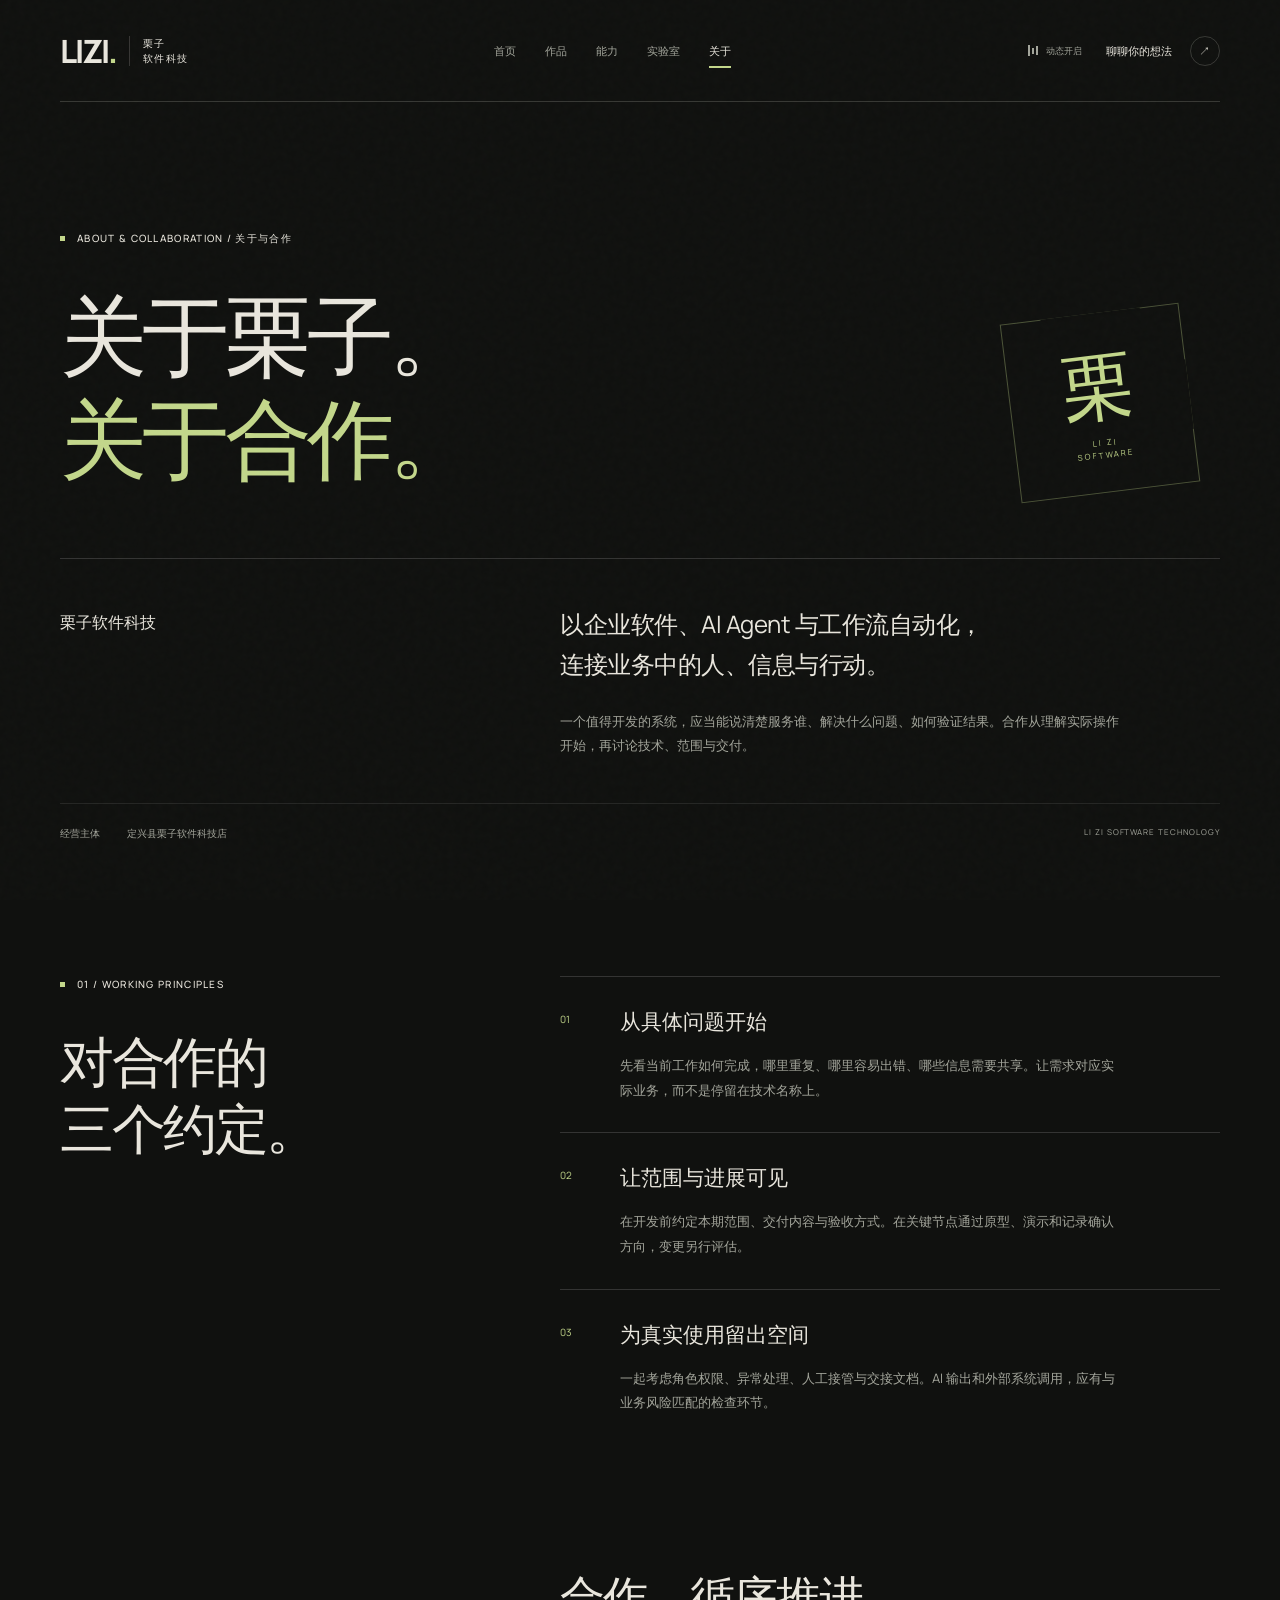
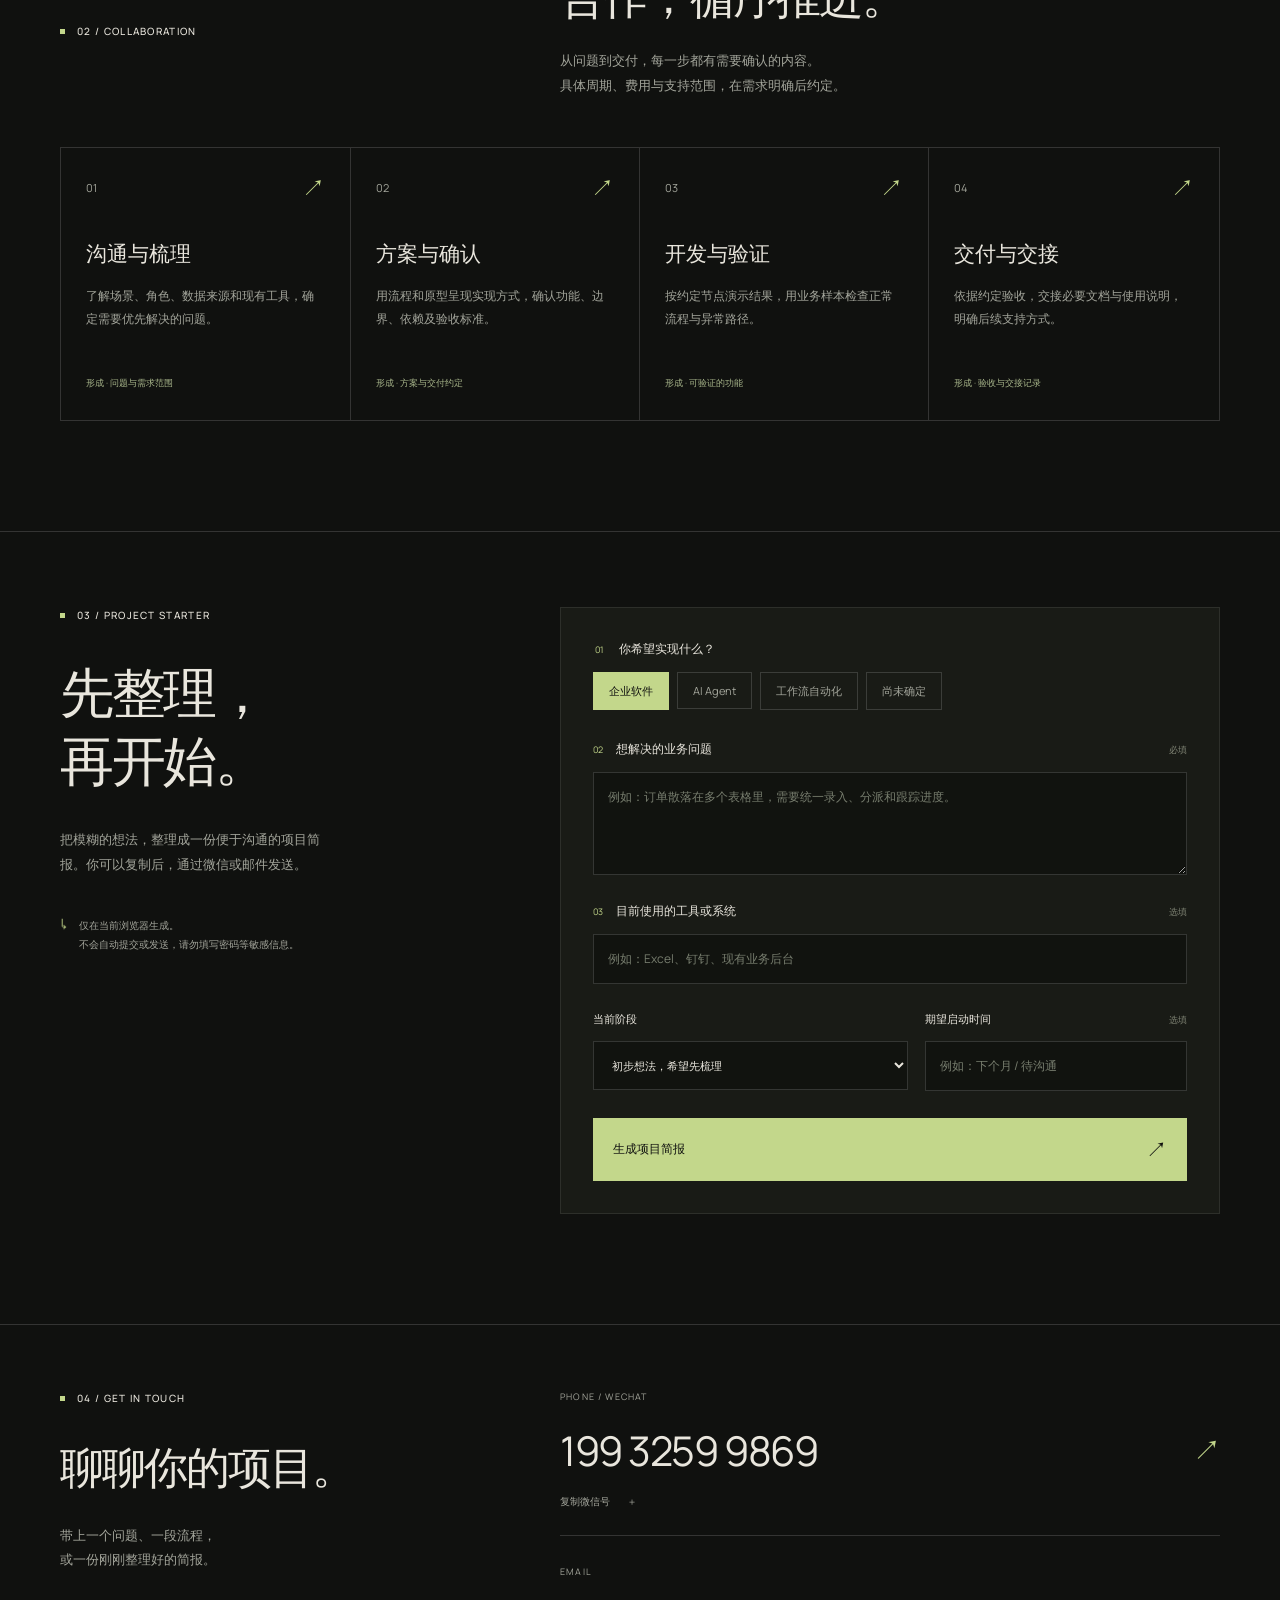
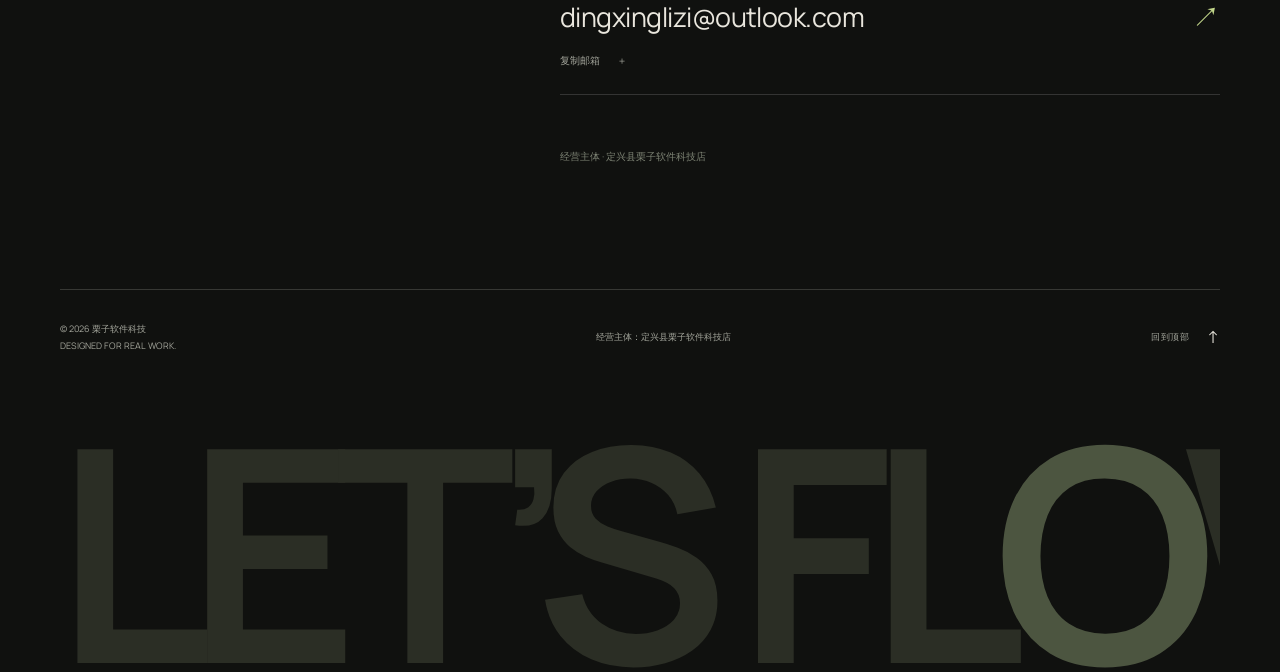
==== web/about.html @ cdb856a8 "Replace project planner with LIZI multi-page company website" ====
<!doctype html>
<html lang="zh-CN">
<head>
  <meta charset="utf-8"><meta name="viewport" content="width=device-width,initial-scale=1">
  <meta name="description" content="了解栗子软件科技的合作方式。梳理企业软件、AI Agent 或工作流自动化需求，生成项目简报，联系讨论下一步。">
  <title>关于与合作 — 栗子软件科技</title>
  <link rel="stylesheet" href="shared.css"><link rel="stylesheet" href="about.css">
  <script src="shared.js" defer></script><script src="about.js" defer></script>
<link rel="icon" type="image/svg+xml" href="favicon.svg"></head>
<body data-page="about">
<div id="site-header"></div>
<main id="main">
  <section class="about-hero wrap">
    <p class="eyebrow">ABOUT & COLLABORATION / 关于与合作</p>
    <div class="about-hero-title"><h1>关于栗子。<br><span>关于合作。</span></h1><div class="about-hero-mark" aria-hidden="true"><span>栗</span><span>LI ZI<br>SOFTWARE</span></div></div>
    <div class="about-introduction"><p class="about-intro-label">栗子软件科技</p><div><p class="about-intro-main">以企业软件、AI Agent 与<span style="white-space:nowrap">工作流自动化，</span><br class="about-desktop-break">连接业务中的人、信息与行动。</p><p class="about-intro-detail">一个值得开发的系统，应当能说清楚服务谁、解决什么问题、如何验证结果。合作从理解实际操作开始，再讨论技术、范围与交付。</p></div></div>
    <div class="about-registration"><span>经营主体</span><span>定兴县栗子软件科技店</span><span>LI ZI SOFTWARE TECHNOLOGY</span></div>
  </section>

  <section class="about-principles wrap" aria-labelledby="principles-title">
    <div class="about-section-heading"><p class="eyebrow">01 / WORKING PRINCIPLES</p><h2 id="principles-title">对合作的<br>三个约定。</h2></div>
    <div class="about-principle-list"><article><span>01</span><div><h3>从具体问题开始</h3><p>先看当前工作如何完成，哪里重复、哪里容易出错、哪些信息需要共享。让需求对应实际业务，而不是停留在技术名称上。</p></div></article><article><span>02</span><div><h3>让范围与进展可见</h3><p>在开发前约定本期范围、交付内容与验收方式。在关键节点通过原型、演示和记录确认方向，变更另行评估。</p></div></article><article><span>03</span><div><h3>为真实使用留出空间</h3><p>一起考虑角色权限、异常处理、人工接管与交接文档。AI 输出和外部系统调用，应有与业务风险匹配的检查环节。</p></div></article></div>
  </section>

  <section class="about-process wrap" aria-labelledby="process-title"><div class="about-process-top"><p class="eyebrow">02 / COLLABORATION</p><h2 id="process-title">合作，循序推进。</h2><p>从问题到交付，每一步都有需要确认的内容。<br>具体周期、费用与支持范围，在需求明确后约定。</p></div><div class="about-process-grid"><article><div><span>01</span><span aria-hidden="true">↗</span></div><h3>沟通与梳理</h3><p>了解场景、角色、数据来源和现有工具，确定需要优先解决的问题。</p><span class="about-process-output">形成 · 问题与需求范围</span></article><article><div><span>02</span><span aria-hidden="true">↗</span></div><h3>方案与确认</h3><p>用流程和原型呈现实现方式，确认功能、边界、依赖及验收标准。</p><span class="about-process-output">形成 · 方案与交付约定</span></article><article><div><span>03</span><span aria-hidden="true">↗</span></div><h3>开发与验证</h3><p>按约定节点演示结果，用业务样本检查正常流程与异常路径。</p><span class="about-process-output">形成 · 可验证的功能</span></article><article><div><span>04</span><span aria-hidden="true">↗</span></div><h3>交付与交接</h3><p>依据约定验收，交接必要文档与使用说明，明确后续支持方式。</p><span class="about-process-output">形成 · 验收与交接记录</span></article></div></section>

  <section class="about-brief wrap" id="project-brief" aria-labelledby="brief-title"><div class="about-brief-intro"><p class="eyebrow">03 / PROJECT STARTER</p><h2 id="brief-title">先整理，<br>再开始。</h2><p>把模糊的想法，整理成一份便于沟通的项目简报。你可以复制后，通过微信或邮件发送。</p><div class="about-privacy-note"><span aria-hidden="true">↳</span><p>仅在当前浏览器生成。<br>不会自动提交或发送，请勿填写密码等敏感信息。</p></div></div>
    <div class="about-brief-tool"><form id="brief-form"><fieldset><legend><span>01</span> 你希望实现什么？</legend><div class="about-service-choices"><label><input type="radio" name="service" value="企业软件" checked><span>企业软件</span></label><label><input type="radio" name="service" value="AI Agent"><span>AI Agent</span></label><label><input type="radio" name="service" value="工作流自动化"><span>工作流自动化</span></label><label><input type="radio" name="service" value="尚未确定"><span>尚未确定</span></label></div></fieldset><div class="about-form-field"><label for="brief-scenario"><span>02</span> 想解决的业务问题 <span class="about-required">必填</span></label><textarea id="brief-scenario" name="scenario" rows="3" maxlength="600" required placeholder="例如：订单散落在多个表格里，需要统一录入、分派和跟踪进度。"></textarea></div><div class="about-form-field"><label for="brief-tools"><span>03</span> 目前使用的工具或系统 <span class="about-optional">选填</span></label><input id="brief-tools" name="tools" type="text" maxlength="200" placeholder="例如：Excel、钉钉、现有业务后台"></div><div class="about-form-row"><div class="about-form-field"><label for="brief-stage">当前阶段</label><select id="brief-stage" name="stage"><option>初步想法，希望先梳理</option><option>已有明确需求</option><option>已有系统，希望优化</option></select></div><div class="about-form-field"><label for="brief-time">期望启动时间 <span class="about-optional">选填</span></label><input id="brief-time" name="time" type="text" maxlength="80" placeholder="例如：下个月 / 待沟通"></div></div><button class="about-generate" type="submit"><span>生成项目简报</span><span aria-hidden="true">↗</span></button></form><div class="about-brief-result" id="brief-result" hidden><div class="about-result-top"><span>YOUR PROJECT BRIEF</span><button id="edit-brief" type="button">返回修改 ↗</button></div><label class="about-result-label" for="brief-output">项目简报 · 可直接编辑或复制</label><textarea id="brief-output" rows="13" spellcheck="false"></textarea><div class="about-copy-row"><button id="copy-brief" type="button"><span>复制简报</span><span aria-hidden="true">↗</span></button><p id="copy-status" role="status" aria-live="polite">复制后发送至下方微信或邮箱。</p></div></div></div>
  </section>

  <section class="about-contact wrap" id="contact-details" aria-labelledby="contact-title"><div class="about-contact-heading"><p class="eyebrow">04 / GET IN TOUCH</p><h2 id="contact-title">聊聊你的项目。</h2><p>带上一个问题、一段流程，<br>或一份刚刚整理好的简报。</p></div><div class="about-contact-details"><div class="about-contact-item"><span>PHONE / WECHAT</span><a href="tel:19932599869" aria-label="拨打电话 19932599869">199 3259 9869 <span aria-hidden="true">↗</span></a><button class="about-contact-copy" type="button" data-contact-copy="19932599869" aria-label="复制微信号 19932599869">复制微信号 <span aria-hidden="true">＋</span></button></div><div class="about-contact-item"><span>EMAIL</span><a class="about-email" href="mailto:dingxinglizi@outlook.com">dingxinglizi@outlook.com <span aria-hidden="true">↗</span></a><button class="about-contact-copy" type="button" data-contact-copy="dingxinglizi@outlook.com" aria-label="复制邮箱地址">复制邮箱 <span aria-hidden="true">＋</span></button></div><p class="about-contact-status" id="contact-status" role="status" aria-live="polite"></p><p class="about-contact-legal">经营主体 · 定兴县栗子软件科技店</p></div></section>
</main>
<div id="site-footer"></div>
</body></html>
---- web/shared.css ----
@font-face{font-family:Manrope;src:url('assets/manrope.woff2') format('woff2');font-style:normal;font-weight:200 800;font-display:swap}
:root{--bg:#10110f;--paper:#e9e6dd;--muted:#a3a59b;--accent:#c3d78b;--copper:#b98e6d;--line:rgba(233,230,221,.18);--gutter:clamp(22px,4.7vw,88px);--ease:cubic-bezier(.22,.8,.25,1)}
*,*:before,*:after{box-sizing:border-box}html{scroll-behavior:smooth;background:var(--bg);scrollbar-color:#6b7161 var(--bg)}body{margin:0;background:var(--bg);color:var(--paper);font-family:Manrope,'PingFang SC','Microsoft YaHei',sans-serif;font-size:14px;-webkit-font-smoothing:antialiased;overflow-x:clip}body:after{content:'';position:fixed;inset:0;pointer-events:none;z-index:100;opacity:.028;background-image:url("data:image/svg+xml,%3Csvg viewBox='0 0 170 170' xmlns='http://www.w3.org/2000/svg'%3E%3Cfilter id='n'%3E%3CfeTurbulence type='fractalNoise' baseFrequency='.8' numOctaves='3' stitchTiles='stitch'/%3E%3C/filter%3E%3Cpath filter='url(%23n)' opacity='.7' d='M0 0h170v170H0z'/%3E%3C/svg%3E")}a{color:inherit;text-decoration:none}button{font:inherit;color:inherit;border:0;background:none;cursor:pointer}button,a{-webkit-tap-highlight-color:transparent;touch-action:manipulation}button:disabled{cursor:default}img,svg,canvas{display:block;max-width:100%}img{height:auto}h1,h2,h3,h4,p{margin:0}h1,h2,h3,h4{font-weight:500}ul{padding:0;margin:0;list-style:none}::selection{background:var(--accent);color:var(--bg)}:focus-visible{outline:2px solid var(--accent);outline-offset:6px}.wrap{padding-left:var(--gutter);padding-right:var(--gutter)}.mono,.eyebrow,.page-kicker{font-family:Manrope,ui-monospace,monospace;font-size:10px;font-weight:500;line-height:1.7;letter-spacing:.13em;text-transform:uppercase}.eyebrow,.page-kicker{display:flex;align-items:center;gap:12px}.eyebrow:before,.page-kicker:before{content:'';width:5px;height:5px;background:var(--accent);flex-shrink:0}.muted{color:var(--muted)}.display{font-size:clamp(52px,7.8vw,128px);line-height:1.07;letter-spacing:-.07em;font-weight:500}.lead{font-size:clamp(16px,1.6vw,23px);line-height:1.9;letter-spacing:-.02em}.section{padding-top:120px;padding-bottom:120px}.section-head{display:flex;align-items:start;justify-content:space-between;gap:32px;margin-bottom:50px}.section-head h2{font-size:clamp(32px,4.2vw,64px);letter-spacing:-.055em;line-height:1.25}.section-head>p{max-width:320px;line-height:1.9;color:var(--muted)}.button,.button-outline{display:inline-flex;justify-content:center;align-items:center;gap:38px;padding:17px 25px;border-radius:0;font-size:12px;line-height:1.6;min-height:54px;transition:background .25s,color .25s,border-color .25s;white-space:nowrap}.button{background:var(--accent);color:var(--bg);border:1px solid var(--accent)}.button:hover{background:var(--paper);border-color:var(--paper)}.button-outline{border:1px solid var(--line);color:var(--paper)}.button-outline:hover{border-color:var(--paper);background:rgba(255,255,255,.04)}.button span:last-child,.button-outline span:last-child{font-size:18px;transition:transform .3s}.button:hover span:last-child,.button-outline:hover span:last-child{transform:translate(3px,-3px)}.text-link{display:inline-flex;align-items:center;gap:25px;font-size:12px;line-height:1.8;border-bottom:1px solid currentColor;padding:4px 0 9px}.text-link span:last-child{transition:transform .25s}.text-link:hover span:last-child{transform:translate(4px,-3px)}.pill{display:inline-block;padding:7px 12px;border:1px solid currentColor;border-radius:30px;font-size:10px;line-height:1.3;letter-spacing:.03em}.grid-2{display:grid;grid-template-columns:1fr 1fr;gap:40px}.light-section{background:var(--paper);color:var(--bg)}.light-section .eyebrow:before{background:#5d6d3a}.light-section .muted,.light-section .section-head>p{color:#66695d}.light-section .button-outline{color:var(--bg);border-color:#10110f40}.skip-link{position:fixed;z-index:300;top:-100px;left:20px;background:var(--accent);color:var(--bg);padding:15px 24px}.skip-link:focus{top:15px}.site-header{height:102px;display:flex;align-items:center;justify-content:space-between;gap:28px;position:relative;z-index:80;border-bottom:1px solid var(--line);margin:0 var(--gutter)}.brand{display:flex;align-items:center;gap:13px;flex-shrink:0}.brand-mark{font-size:32px;font-weight:750;letter-spacing:-.07em;line-height:1}.brand-cn{font-size:10px;line-height:1.5;letter-spacing:.13em;max-width:80px;min-width:69px;white-space:nowrap;border-left:1px solid var(--line);padding-left:13px}.desktop-nav{display:flex;gap:29px;align-items:center}.nav-item{font-size:11px;position:relative;padding:12px 0;color:var(--muted);transition:color .2s}.nav-item:hover,.nav-item[aria-current=page]{color:var(--paper)}.nav-item[aria-current=page]:after{content:'';position:absolute;left:0;right:0;bottom:3px;height:2px;background:var(--accent)}.header-end{display:flex;gap:24px;align-items:center}.header-contact{font-size:11px;display:flex;align-items:center;gap:18px}.header-contact span{display:grid;place-items:center;height:30px;width:30px;border:1px solid var(--line);border-radius:50%;transition:background .2s,color .2s}.header-contact:hover span{background:var(--accent);color:var(--bg)}.motion-button{display:flex;align-items:center;gap:8px;color:var(--muted);font-size:9px;padding:8px 0}.motion-icon{display:flex;gap:2px;height:13px;align-items:center}.motion-icon i{width:2px;background:currentColor;height:11px;animation:wave .9s ease-in-out infinite alternate}.motion-icon i:nth-child(2){height:6px;animation-delay:-.4s}.motion-icon i:nth-child(3){height:9px;animation-delay:-.6s}.motion-button[aria-pressed=true] .motion-icon i{animation:none;height:3px}.menu-toggle{display:none}.mobile-nav{display:none}.page-intro{padding-top:78px;padding-bottom:78px}.page-intro .page-kicker{margin-bottom:38px}.page-intro .display{max-width:1050px}.page-intro .lead{margin-top:32px;max-width:620px;color:var(--muted)}.page-progress{position:fixed;left:0;top:0;height:2px;background:var(--accent);width:100%;transform:scaleX(0);transform-origin:0 0;z-index:150;pointer-events:none}
/* HOME — an original digital-systems study. */
.home-hero{position:relative;min-height:790px;height:calc(100svh - 102px);max-height:1100px;isolation:isolate;overflow:hidden}.hero-topline{position:absolute;left:var(--gutter);right:var(--gutter);top:35px;display:flex;justify-content:space-between;gap:24px;z-index:4}.hero-topline .mono{color:var(--muted);font-size:9px}.hero-h1{position:absolute;top:14%;left:var(--gutter);right:var(--gutter);font-size:clamp(100px,16.6vw,280px);line-height:.91;letter-spacing:-.085em;font-weight:650;z-index:3;pointer-events:none}.hero-h1 span{display:block;width:max-content}.hero-h1 span:last-child{margin-top:12px;margin-left:auto;position:relative}.hero-h1 em{font-style:normal;color:var(--accent)}.hero-bottom{position:absolute;bottom:36px;left:var(--gutter);right:var(--gutter);display:grid;grid-template-columns:1fr 1fr auto;align-items:end;gap:28px;z-index:5}.hero-service p{font-size:13px;line-height:1.8;max-width:245px}.hero-service .mono{font-size:9px;color:var(--muted);margin-top:9px}.hero-bottom-description{font-size:11px;line-height:1.9;color:var(--muted);max-width:260px}.scroll-cue{display:flex;align-items:center;gap:17px;font-size:10px}.scroll-cue span{border:1px solid var(--line);width:44px;height:44px;border-radius:50%;display:grid;place-items:center;font-size:19px;transition:background .2s,color .2s}.scroll-cue:hover span{background:var(--paper);color:var(--bg)}.system-scene{position:absolute;inset:0;z-index:1;perspective:1000px;--rx:0deg;--ry:0deg;--system-color:#c3d78b}.system-scene:before{content:'';position:absolute;inset:-15%;background:radial-gradient(ellipse at 53% 54%,#4c62342b,transparent 45%);pointer-events:none}.system-orbit{position:absolute;width:680px;height:480px;left:48%;top:48%;transform:translate(-50%,-50%) rotate(-23deg);border:1px solid #b4c5950a;border-radius:50%;box-shadow:0 0 0 65px #b4c59504,0 0 0 130px #b4c59503}.system-object{width:540px;height:530px;position:absolute;left:48%;top:51%;transform:translate(-50%,-50%) rotateX(var(--rx)) rotateY(var(--ry)) rotate(-8deg);transform-style:preserve-3d;transition:transform 1s var(--ease);filter:drop-shadow(0 38px 35px #0008)}.system-floor{position:absolute;left:30px;right:0;top:160px;height:330px;transform:rotateX(58deg) rotateZ(35deg);background:linear-gradient(135deg,#3b4234,#171c16 55%,#121510);border:1px solid #b3c48b4d;box-shadow:1px 2px 0 #839065,8px 10px 0 #0a0d09,9px 11px 0 #707c55,19px 24px 45px #0009}.system-floor:after{content:'';position:absolute;inset:14px;background-image:linear-gradient(#c3d78b12 1px,transparent 1px),linear-gradient(90deg,#c3d78b12 1px,transparent 1px);background-size:24px 24px}.route-map{position:absolute;inset:0;width:100%;height:100%;opacity:.7;overflow:visible}.route-map path{fill:none;stroke:#b8c990;stroke-opacity:.3;stroke-width:1}.route-map .route-pulse{stroke:var(--system-color);stroke-opacity:1;stroke-dasharray:8 210;animation:routeFlow 5s linear infinite}.route-map .route-pulse:nth-last-child(2){animation-delay:-2s}.route-map .route-pulse:last-child{animation-delay:-3.7s}.system-core{position:absolute;top:173px;left:169px;width:168px;height:168px;border:1px solid #d7edaa66;border-radius:23px;background:linear-gradient(145deg,#8eab5a,#36472b 18%,#151e16 70%);box-shadow:inset 0 0 30px #bedc842b,0 0 0 10px #b7ce8710,0 0 0 11px #bed1942b,13px 18px 25px #0006;transform:rotate(-10deg);display:flex;justify-content:center;align-items:center;flex-direction:column;color:#d4e6b0}.core-glyph{font-weight:700;font-size:69px;line-height:1;letter-spacing:-.12em;margin-left:-6px}.system-core small{font-family:monospace;font-size:7px;letter-spacing:.22em;margin-top:12px;color:#b4c892}.core-led{position:absolute;width:4px;height:4px;background:var(--system-color);border-radius:50%;top:13px;right:15px;box-shadow:0 0 9px var(--system-color)}.system-node{position:absolute;border:1px solid #adbb8f42;background:linear-gradient(120deg,#30382c,#151b15 75%);box-shadow:5px 7px 0 #090d09,6px 8px 0 #6b77594d;padding:18px;width:125px;min-height:87px;display:flex;flex-direction:column;gap:13px;font-size:9px;letter-spacing:.09em;transform:rotate(-10deg)}.system-node svg{width:23px;height:23px;stroke:#c2d69d;fill:none;stroke-width:1}.system-node small{font-size:7px;color:#8b9b7d}.node-data{left:30px;top:111px}.node-agent{right:20px;top:84px}.node-action{right:14px;bottom:30px}.node-interface{left:32px;bottom:28px}.object-microcopy{position:absolute;left:208px;bottom:0;font-size:7px;letter-spacing:.18em;color:#869077;transform:rotate(-10deg)}.hero-system-control{position:absolute;left:var(--gutter);top:62%;z-index:5}.system-control-label{font-size:8px;letter-spacing:.1em;color:var(--muted);margin-bottom:12px}.system-tabs{display:flex;gap:6px}.system-tab{font-size:9px;letter-spacing:.04em;border:1px solid var(--line);padding:9px 12px;color:var(--muted);transition:all .25s}.system-tab[aria-selected=true]{background:var(--accent);border-color:var(--accent);color:var(--bg)}.system-tab:hover{border-color:var(--accent)}.system-tab-description{font-size:10px;line-height:1.8;color:var(--muted);margin-top:12px;width:195px;min-height:36px}.hero-coordinate{position:absolute;right:var(--gutter);top:55%;font-size:8px;color:#7d8474;writing-mode:vertical-rl;letter-spacing:.18em}.hero-rule{height:1px;background:var(--line);position:absolute;bottom:0;left:var(--gutter);right:var(--gutter)}
.home-manifesto{padding-top:98px;padding-bottom:115px;display:grid;grid-template-columns:1fr 2.1fr;gap:60px}.home-manifesto .eyebrow{align-self:start;margin-top:12px}.manifesto-statement{font-size:clamp(30px,3.6vw,56px);line-height:1.5;letter-spacing:-.045em;max-width:900px}.manifesto-statement .muted{color:#72776a}.manifesto-bottom{display:flex;justify-content:space-between;align-items:start;gap:50px;margin-top:38px}.manifesto-bottom p{font-size:13px;line-height:1.95;color:var(--muted);max-width:410px}.manifesto-bottom .text-link{flex-shrink:0;margin-top:4px}
.selected-section{padding-top:82px;padding-bottom:92px}.selected-section .section-head{align-items:end}.selected-title{display:flex;gap:22px;align-items:start}.selected-title sup{font-size:12px;margin-top:9px;letter-spacing:0;color:#6f7660}.selected-section .eyebrow{margin-bottom:26px}.selected-note{font-size:10px;line-height:1.9;color:#74786a;margin-top:12px}.work-preview-grid{display:grid;grid-template-columns:1.1fr 1fr;gap:28px}.work-preview-card{display:block;min-width:0}.preview-visual{aspect-ratio:1.3;position:relative;overflow:hidden;background:#d8d8ca;isolation:isolate}.preview-label{position:absolute;top:22px;left:22px;right:22px;display:flex;justify-content:space-between;align-items:center;font-size:8px;letter-spacing:.1em;z-index:4}.preview-go{width:35px;height:35px;border:1px solid #10110f40;border-radius:50%;display:grid;place-items:center;font-size:17px;transition:background .3s,color .3s,transform .3s}.work-preview-card:hover .preview-go{background:var(--bg);color:var(--paper);transform:rotate(45deg)}.work-preview-title{display:flex;justify-content:space-between;align-items:start;padding-top:21px;gap:18px}.work-preview-title h3{font-size:22px;letter-spacing:-.04em}.work-preview-title p{font-size:10px;margin-top:8px;color:#6a6e61}.work-preview-title .mono{font-size:9px;color:#73786b;padding-top:6px}.preview-platform{position:absolute;width:76%;left:12%;top:25%;height:66%;background:#f2f2e9;transform:perspective(700px) rotateY(-14deg) rotateX(8deg) rotateZ(-5deg);box-shadow:20px 40px 45px #4f5b3c3b;transition:transform .8s var(--ease);border:1px solid #bcc2ae;display:grid;grid-template-columns:18% 1fr}.work-preview-card:hover .preview-platform{transform:perspective(700px) rotateY(-7deg) rotateX(3deg) rotateZ(-2deg) translateY(-7px)}.p-sidebar{background:#263025;display:flex;flex-direction:column;padding:17px 9px;gap:15px;color:#d4dfc5;font-size:6px}.p-sidebar strong{font-size:12px;letter-spacing:-.05em;margin-bottom:8px}.p-sidebar span{display:block;height:4px;background:#d1dfbb29;width:76%}.p-sidebar span:nth-child(2){background:#c3d78b;width:88%;height:15px}.p-main{padding:19px 16px}.p-top{font-size:8px;display:flex;justify-content:space-between}.p-top span{font-size:5px;color:#868e77}.p-title{margin-top:20px;font-size:18px;letter-spacing:-.06em}.p-metrics{display:grid;grid-template-columns:repeat(3,1fr);gap:8px;margin-top:15px}.p-metrics div{border:1px solid #343d2921;padding:11px 8px;min-height:52px}.p-metrics i{display:block;width:40%;height:4px;background:#a2ab93;margin-bottom:9px}.p-metrics b{font-size:13px;font-weight:500}.p-metrics small{font-size:5px;margin-left:5px;color:#7e8972}.p-chart{height:75px;margin-top:15px;background:repeating-linear-gradient(0deg,transparent,transparent 23px,#26302515 24px);position:relative;display:flex;gap:7px;align-items:end;padding:8px 11px 0}.p-chart i{width:10%;height:var(--h);background:#9aaf76;opacity:.7}.p-table{margin-top:15px;display:grid;gap:8px}.p-table i{height:5px;background:linear-gradient(90deg,#37472c30 20%,transparent 20% 29%,#37472c20 29% 60%,transparent 60% 70%,#37472c20 70%);display:block}.preview-system{background:#26382e;color:#e4eadb}.preview-system:before{content:'';position:absolute;inset:0;background-image:radial-gradient(#cee4c01f .7px,transparent .7px);background-size:16px 16px;mask-image:radial-gradient(ellipse at center,#000,transparent 75%)}.preview-system .preview-go{border-color:#e9e6dd60}.preview-system .preview-label{color:#c2d1b7}.agent-map{position:absolute;inset:19% 8% 5%;transform:rotate(-8deg);transition:transform .8s var(--ease)}.work-preview-card:hover .agent-map{transform:rotate(-3deg) scale(1.04)}.agent-lines{position:absolute;inset:0;width:100%;height:100%}.agent-lines path{fill:none;stroke:#bad29d66;stroke-width:1}.agent-center{position:absolute;top:28%;left:36%;width:28%;aspect-ratio:1;display:grid;place-items:center;border:1px solid #c5de9f70;border-radius:24%;background:radial-gradient(ellipse at 30% 20%,#c0d6976b,#354e37 60%);box-shadow:0 0 45px #b8d78c13,inset 0 0 15px #d8edba25;font-size:44px;letter-spacing:-.08em}.agent-center:after{content:'';position:absolute;inset:-13px;border:1px solid #cee4af20;border-radius:29%}.agent-mini{position:absolute;background:#25362b;border:1px solid #8eac7a70;padding:12px 16px;font-size:8px;letter-spacing:.06em;box-shadow:7px 9px 20px #05140a22}.agent-mini:before{content:'';width:4px;height:4px;display:inline-block;margin-right:8px;background:#c3d78b;border-radius:50%}.am1{left:2%;top:8%}.am2{right:0;top:17%}.am3{left:0;bottom:15%}.am4{right:0;bottom:4%}.agent-orbit{position:absolute;width:85%;height:75%;left:8%;top:13%;border:1px solid #d4e2c213;border-radius:50%;transform:rotate(20deg)}.selected-end{display:flex;justify-content:space-between;align-items:end;margin-top:35px}.selected-end p{font-size:10px;line-height:1.8;color:#6e7465;max-width:410px}.selected-end .text-link{font-size:11px}
.home-capabilities{display:grid;grid-template-columns:.9fr 1.2fr;gap:8vw;padding-top:110px;padding-bottom:110px}.capability-intro .eyebrow{margin-bottom:36px}.capability-intro h2{font-size:clamp(34px,4.2vw,64px);line-height:1.3;letter-spacing:-.06em}.capability-intro>p{max-width:280px;margin-top:26px;line-height:1.9;color:var(--muted);font-size:13px}.capability-intro .text-link{margin-top:40px}.capability-row{padding:29px 0;border-top:1px solid var(--line);display:grid;grid-template-columns:35px 1fr 20px;gap:16px;position:relative}.capability-row:last-child{border-bottom:1px solid var(--line)}.capability-row:before{content:'';position:absolute;inset:0 -16px;background:#c3d78b06;opacity:0;transition:opacity .3s}.capability-row:hover:before{opacity:1}.capability-number{font-size:9px;color:var(--muted);padding-top:7px}.capability-row h3{font-size:25px;letter-spacing:-.05em;line-height:1.45;transition:color .25s}.capability-row:hover h3{color:var(--accent)}.capability-row p{font-size:11px;line-height:1.9;color:var(--muted);margin-top:13px;max-width:350px}.capability-row .row-arrow{font-size:19px;padding-top:4px;transition:transform .25s}.capability-row:hover .row-arrow{transform:translate(3px,-3px)}.capability-tags{display:flex;gap:12px;margin-top:20px;font-size:8px;letter-spacing:.05em;color:#a7b096}.home-lab{background:#1b2119;border-top:1px solid #b7c79425;display:grid;grid-template-columns:1fr 1fr;min-height:480px;overflow:hidden}.home-lab-copy{padding:75px var(--gutter);padding-right:0;z-index:2}.home-lab-copy h2{font-size:clamp(38px,5.2vw,75px);letter-spacing:-.07em;line-height:1.05;margin-top:26px}.home-lab-copy h2 em{font:italic 1.05em Georgia,serif;color:var(--accent)}.home-lab-copy>p{font-size:12px;line-height:1.9;color:var(--muted);margin:25px 0;max-width:300px}.lab-teaser-art{position:relative;min-height:420px;isolation:isolate}.lab-sphere{width:300px;height:300px;position:absolute;left:40%;top:50%;transform:translate(-50%,-50%);border-radius:50%;background:radial-gradient(ellipse at 30% 22%,#c1d8a0,#5d7454 25%,#263b29 52%,#131f16 75%);box-shadow:inset -16px -14px 30px #07140de6,0 35px 60px #0007;border:1px solid #a1ba8340;overflow:hidden}.lab-sphere:before{content:'';position:absolute;inset:0;background:repeating-linear-gradient(0deg,transparent,transparent 7px,#e6f4ce22 8px);border-radius:50%;transform:rotate(-25deg)}.lab-sphere:after{content:'';position:absolute;inset:14%;border:1px solid #ecf7d356;border-radius:50%;transform:rotateY(60deg);box-shadow:0 0 0 26px #e5ffb90b,0 0 0 27px #ecf7d325,0 0 0 50px #e5ffb905,0 0 0 51px #ecf7d315}.lab-ring{position:absolute;width:490px;height:150px;left:40%;top:50%;transform:translate(-50%,-50%) rotate(-28deg);border:1px solid #b0c89366;border-radius:50%;z-index:-1}.lab-ring:after{content:'';position:absolute;left:8%;top:6%;width:8px;height:8px;border-radius:50%;background:var(--accent);box-shadow:0 0 20px #c3d78b66}.lab-teaser-caption{position:absolute;right:var(--gutter);bottom:26px;font-size:8px;color:var(--muted);letter-spacing:.12em}
/* Shared contact and footer. */
.site-footer{padding-top:100px;background:var(--bg)}.footer-top{display:grid;grid-template-columns:1.1fr 1fr;gap:7vw;margin-top:45px;padding-bottom:70px}.footer-headline{font-size:clamp(44px,5.5vw,90px);line-height:1.2;letter-spacing:-.065em}.footer-headline span{color:var(--accent)}.footer-intro{margin-top:25px;font-size:12px;line-height:1.9;color:var(--muted);max-width:330px}.contact-list{border-top:1px solid var(--line)}.contact-item{border-bottom:1px solid var(--line);padding:18px 0;display:flex;justify-content:space-between;align-items:center;gap:20px}.contact-item>div>span{display:block;font-size:8px;letter-spacing:.12em;color:var(--muted);margin-bottom:8px}.contact-item strong{font-size:clamp(19px,2.2vw,30px);font-weight:400;letter-spacing:-.03em}.contact-item.email strong{font-size:clamp(14px,1.55vw,23px)}.contact-arrow{font-size:21px;color:var(--accent);transition:transform .25s}.contact-item:hover .contact-arrow{transform:translate(3px,-3px)}.copy-button{font-size:10px;color:var(--accent);border:1px solid var(--line);padding:11px 15px;flex-shrink:0}.copy-button:hover{border-color:var(--accent)}.copy-feedback{font-size:10px;color:var(--accent);min-height:25px;padding-top:10px}.footer-bottom{padding:24px 0;border-top:1px solid var(--line);display:flex;align-items:center;justify-content:space-between;gap:24px;color:var(--muted);font-size:9px;line-height:1.9}.footer-bottom small{font-size:9px}.footer-wordmark{font-size:clamp(120px,23.2vw,380px);line-height:.83;font-weight:700;letter-spacing:-.085em;margin-left:-.022em;padding-top:42px;overflow:hidden;white-space:nowrap;color:#2b2e25;user-select:none}.footer-wordmark span{color:#4c5540}.back-top{font-size:9px;letter-spacing:.06em;display:flex;gap:18px;align-items:center;padding:7px 0;white-space:nowrap}.back-top span{font-size:17px;color:var(--paper)}
@keyframes routeFlow{to{stroke-dashoffset:-436}}@keyframes wave{to{height:3px}}.motion-off *,.motion-off *:before,.motion-off *:after{animation-play-state:paused!important;scroll-behavior:auto!important}.motion-off .system-object{transition:none}.reveal{opacity:1;transform:none}.js-motion .reveal[data-reveal-ready]{opacity:0;transform:translateY(25px);transition:opacity .85s var(--ease),transform .85s var(--ease)}.js-motion .reveal.is-visible{opacity:1;transform:none}.motion-off .reveal{opacity:1!important;transform:none!important;transition:none!important}
@media(min-width:1600px){.home-hero{min-height:880px}.system-object{width:620px;height:610px;transform:translate(-50%,-50%) scale(1.1) rotateX(var(--rx)) rotateY(var(--ry)) rotate(-8deg)}.hero-system-control{top:66%}}
@media(max-width:1100px){.desktop-nav{gap:20px}.header-end{gap:18px}.header-contact{display:none}.home-hero{min-height:750px}.hero-h1{top:18%;font-size:17vw}.system-object{left:52%;top:51%;width:480px;height:490px;transform:translate(-50%,-50%) scale(.9) rotateX(var(--rx)) rotateY(var(--ry)) rotate(-8deg)}.hero-bottom{grid-template-columns:1fr 1fr auto}.home-manifesto{grid-template-columns:1fr 2.4fr;gap:30px}.manifesto-bottom{gap:30px}.manifesto-bottom p{font-size:12px}.manifesto-bottom .text-link{font-size:10px;gap:14px}.p-title{font-size:15px}.p-main{padding:16px 12px}.p-metrics{gap:5px}.p-metrics div{padding:8px 5px;min-height:45px}.p-chart{height:54px;margin-top:10px}.p-table{gap:5px;margin-top:10px}.agent-mini{padding:10px 12px;font-size:7px}.home-capabilities{gap:6vw}.lab-sphere{width:260px;height:260px}.lab-ring{width:400px}.footer-top{gap:7vw}}
@media(max-width:760px){:root{--gutter:24px}.site-header{height:82px}.brand-mark{font-size:29px}.brand-cn{font-size:8px;padding-left:10px;max-width:66px;min-width:54px}.desktop-nav{display:none}.header-end{gap:20px}.motion-button{font-size:0;gap:0;padding:10px}.motion-icon{height:15px}.menu-toggle{width:34px;height:34px;display:flex;flex-direction:column;justify-content:center;gap:6px;padding:5px;z-index:91}.menu-toggle i{height:1px;width:24px;background:var(--paper);transition:transform .3s}.menu-toggle[aria-expanded=true] i:first-child{transform:translateY(3.5px) rotate(45deg)}.menu-toggle[aria-expanded=true] i:last-child{transform:translateY(-3.5px) rotate(-45deg)}.mobile-nav{display:block;position:fixed;z-index:79;inset:81px 0 0;background:#10110ff8;backdrop-filter:blur(20px);padding:37px var(--gutter);visibility:hidden;opacity:0;transform:translateY(-10px);transition:all .3s;overflow-y:auto}.mobile-nav.is-open{visibility:visible;opacity:1;transform:none}.mobile-nav a{display:flex;justify-content:space-between;padding:20px 0;border-bottom:1px solid var(--line);font-size:26px;letter-spacing:-.035em}.mobile-nav a span{font-size:10px;color:var(--muted);padding-top:12px;letter-spacing:0}.mobile-nav a[aria-current=page]{color:var(--accent)}.mobile-nav-contact{margin-top:45px;font-size:11px;color:var(--muted);line-height:2}.mobile-nav-contact a{font-size:17px;border:0;padding:5px 0}.menu-open{overflow:hidden}.page-intro{padding-top:55px;padding-bottom:55px}.page-intro .page-kicker{margin-bottom:27px}.display{font-size:56px;letter-spacing:-.06em;line-height:1.15}.page-intro .lead{font-size:14px;line-height:1.9;margin-top:26px}.section{padding-top:70px;padding-bottom:70px}.section-head{display:block;margin-bottom:30px}.section-head>p{margin-top:20px;font-size:12px}.section-head h2{font-size:35px;line-height:1.3}.eyebrow,.page-kicker{font-size:8px;letter-spacing:.1em}.grid-2{grid-template-columns:1fr;gap:28px}.button,.button-outline{min-height:49px;font-size:11px;padding:14px 21px;gap:34px}.home-hero{height:calc(100svh - 82px);min-height:720px;max-height:930px}.hero-topline{top:25px}.hero-topline .mono{font-size:7px;letter-spacing:.08em}.hero-topline .mono:last-child{max-width:104px;text-align:right}.hero-h1{top:15%;left:20px;right:24px;font-size:21vw;line-height:.94;letter-spacing:-.08em}.hero-h1 span:last-child{margin-top:13px}.system-object{top:54%;left:52%;width:500px;height:530px;transform:translate(-50%,-50%) scale(.65) rotateX(var(--rx)) rotateY(var(--ry)) rotate(-8deg)}.system-orbit{width:430px;height:350px;top:52%;left:52%}.system-scene:before{background:radial-gradient(ellipse at 50% 50%,#4c62342b,transparent 55%)}.hero-bottom{bottom:27px;grid-template-columns:1fr auto;gap:16px}.hero-service p{font-size:11px;line-height:1.8;max-width:210px}.hero-service .mono{font-size:7px;margin-top:8px}.hero-bottom-description{display:none}.scroll-cue{font-size:0;gap:0}.scroll-cue span{font-size:17px;width:39px;height:39px}.hero-system-control{top:auto;bottom:143px;left:var(--gutter)}.system-control-label{font-size:7px;margin-bottom:8px}.system-tab{padding:8px 10px;font-size:8px}.system-tab-description{display:none}.hero-coordinate{font-size:6px;top:51%}.home-manifesto{padding-top:58px;padding-bottom:64px;display:block}.home-manifesto .eyebrow{margin:0 0 30px}.manifesto-statement{font-size:29px;line-height:1.55;letter-spacing:-.06em}.manifesto-bottom{display:block;margin-top:25px}.manifesto-bottom p{font-size:12px;max-width:100%}.manifesto-bottom .text-link{margin-top:25px;font-size:11px}.selected-section{padding-top:56px;padding-bottom:56px}.selected-section .eyebrow{margin-bottom:23px}.selected-title{gap:16px}.selected-title sup{font-size:9px}.selected-section .section-head{display:flex;align-items:end;margin-bottom:28px}.selected-section .section-head .text-link{font-size:9px;gap:12px;white-space:nowrap;padding-bottom:6px}.selected-note{font-size:8px}.work-preview-grid{grid-template-columns:1fr;gap:35px}.preview-visual{aspect-ratio:1.18}.preview-label{top:17px;left:17px;right:17px;font-size:7px}.preview-go{height:29px;width:29px;font-size:15px}.work-preview-title{padding-top:17px}.work-preview-title h3{font-size:19px}.work-preview-title p{font-size:9px;margin-top:6px}.work-preview-title .mono{font-size:7px}.preview-platform{top:24%;height:67%}.p-sidebar{padding:15px 8px;gap:13px}.p-title{font-size:16px;margin-top:17px}.p-main{padding:16px 13px}.p-metrics div{min-height:47px;padding:8px 6px}.p-chart{height:60px}.p-metrics b{font-size:12px}.p-metrics small{font-size:4px}.p-table{gap:7px}.agent-center{font-size:37px}.selected-end{display:block;margin-top:30px}.selected-end p{font-size:9px}.selected-end .text-link{margin-top:18px}.home-capabilities{display:block;padding-top:65px;padding-bottom:65px}.capability-intro .eyebrow{margin-bottom:24px}.capability-intro h2{font-size:35px}.capability-intro>p{font-size:12px;max-width:100%;margin-top:20px}.capability-intro .text-link{margin-top:22px;font-size:11px}.capability-list{margin-top:36px}.capability-row{padding:25px 0;grid-template-columns:24px 1fr 18px;gap:12px}.capability-row h3{font-size:23px}.capability-row p{font-size:11px;margin-top:10px}.capability-tags{font-size:7px;gap:9px;margin-top:15px}.home-lab{grid-template-columns:1fr;min-height:0}.home-lab-copy{padding:55px var(--gutter) 0}.home-lab-copy h2{font-size:54px;margin-top:24px}.home-lab-copy>p{font-size:11px;max-width:260px;margin:23px 0}.lab-teaser-art{min-height:340px}.lab-sphere{width:230px;height:230px;left:52%;top:44%}.lab-ring{left:52%;top:44%;width:350px;height:120px}.lab-teaser-caption{bottom:25px;font-size:7px}.site-footer{padding-top:62px}.footer-top{display:block;margin-top:30px;padding-bottom:39px}.footer-headline{font-size:45px;letter-spacing:-.06em}.footer-intro{font-size:11px;margin-top:23px;max-width:300px}.contact-list{margin-top:35px}.contact-item{padding:17px 0}.contact-item>div>span{font-size:7px}.contact-item strong{font-size:24px}.contact-item.email strong{font-size:16px}.copy-button{font-size:9px;padding:10px 12px}.footer-bottom{align-items:start;flex-wrap:wrap;gap:12px;padding:21px 0;font-size:8px}.footer-bottom small{font-size:8px;max-width:220px}.footer-legal{width:100%;order:3}.back-top{font-size:8px;gap:12px}.footer-wordmark{font-size:22.3vw;padding-top:25px;line-height:.85}.reveal{transform:none}}
@media(prefers-reduced-motion:reduce){html{scroll-behavior:auto}*,*:before,*:after{animation-duration:.01ms!important;animation-iteration-count:1!important;transition-duration:.01ms!important}.js-motion .reveal[data-reveal-ready]{opacity:1;transform:none}}

.footer-compact{padding-top:35px}
---- web/about.css ----
.about-hero{padding-top:clamp(80px,10vw,150px);padding-bottom:70px}.about-hero-title{display:flex;align-items:center;justify-content:space-between;gap:50px}.about-hero-title h1{font-size:clamp(50px,6.8vw,100px);line-height:1.18;font-weight:500;letter-spacing:-.055em;margin:36px 0 70px}.about-hero-title h1 span{color:var(--accent)}.about-hero-mark{border:1px solid #c3d78b55;aspect-ratio:1;width:180px;position:relative;display:flex;flex-direction:column;align-items:center;justify-content:center;color:var(--accent);margin-right:30px;transform:rotate(-7deg)}.about-hero-mark:before,.about-hero-mark:after{content:"";position:absolute;background:var(--bg)}.about-hero-mark:before{width:100px;height:2px;left:40px;top:-1px}.about-hero-mark:after{width:2px;height:70px;right:-1px;top:56px}.about-hero-mark>span:first-child{font-size:72px;line-height:1.1;font-weight:300}.about-hero-mark>span:last-child{font-size:8px;line-height:1.5;text-align:center;letter-spacing:.25em;margin-top:12px}.about-introduction{display:grid;grid-template-columns:1fr 1.5fr;gap:60px;padding:45px 0;border-top:1px solid #ffffff26}.about-intro-label{font-size:16px;margin:7px 0}.about-intro-main{font-size:24px;line-height:1.65;letter-spacing:-.02em;margin:0 0 25px;font-weight:400}.about-intro-detail{max-width:570px;font-size:13px;color:var(--muted);line-height:1.9;margin:0}.about-registration{display:flex;gap:27px;border-top:1px solid #ffffff16;padding-top:22px;color:var(--muted);font-size:10px}.about-registration>span:last-child{margin-left:auto;font-size:8px;letter-spacing:.12em}.about-principles{display:grid;grid-template-columns:1fr 1.5fr;gap:60px;padding-top:65px;padding-bottom:110px}.about-section-heading h2,.about-brief-intro h2{font-weight:400;letter-spacing:-.045em;font-size:clamp(38px,4.2vw,60px);line-height:1.25;margin:34px 0}.about-principle-list article{display:grid;grid-template-columns:35px 1fr;gap:25px;padding:30px 0;border-top:1px solid #ffffff26}.about-principle-list article>span{color:var(--accent);font-size:10px;padding-top:5px}.about-principle-list h3{font-size:21px;font-weight:400;margin:0 0 17px}.about-principle-list p{color:var(--muted);font-size:13px;line-height:1.9;max-width:500px;margin:0}.about-process{padding-top:10px;padding-bottom:110px}.about-process-top{display:grid;grid-template-columns:1fr 1.5fr;gap:10px 60px;margin-bottom:50px}.about-process-top>.eyebrow{grid-row:span 2}.about-process-top h2{font-size:clamp(32px,3.5vw,49px);font-weight:400;letter-spacing:-.04em;margin:0 0 10px}.about-process-top>p:last-child{grid-column:2;color:var(--muted);font-size:13px;line-height:1.9;margin:0}.about-process-grid{display:grid;grid-template-columns:repeat(4,1fr);border:1px solid #ffffff26}.about-process-grid article{padding:28px 25px 30px;border-right:1px solid #ffffff26;display:flex;flex-direction:column;min-height:272px}.about-process-grid article:last-child{border-right:0}.about-process-grid article>div{display:flex;align-items:center;justify-content:space-between;color:var(--muted);font-size:11px;margin-bottom:40px}.about-process-grid article>div>span:last-child{color:var(--accent);font-size:23px;line-height:1}.about-process-grid h3{font-size:21px;font-weight:400;margin:0 0 17px}.about-process-grid article>p{font-size:12px;line-height:1.9;color:var(--muted);margin:0 0 28px}.about-process-output{font-size:9px;color:#a8b68b;margin-top:auto}.about-brief{border-top:1px solid #ffffff26;display:grid;grid-template-columns:1fr 1.5fr;gap:60px;padding-top:75px;padding-bottom:110px;scroll-margin-top:110px}.about-brief-intro>p:not(.eyebrow){font-size:13px;line-height:1.9;color:var(--muted);max-width:270px}.about-privacy-note{display:flex;gap:12px;margin-top:40px;color:var(--muted)}.about-privacy-note>span{color:var(--accent)}.about-privacy-note p{font-size:10px;line-height:1.9;margin:0;max-width:240px}.about-brief-tool{background:#191b16;border:1px solid #ffffff16;padding:32px}.about-brief-tool fieldset{border:0;margin:0 0 30px;padding:0;min-width:0}.about-brief-tool legend,.about-form-field>label{display:block;font-size:12px;color:var(--paper);margin-bottom:14px}.about-brief-tool legend>span,.about-form-field>label>span:first-child:not(.about-optional){font-size:9px;color:var(--accent);margin-right:13px}.about-service-choices{display:flex;flex-wrap:wrap;gap:8px}.about-service-choices label{cursor:pointer;position:relative}.about-service-choices input{position:absolute;width:1px;height:1px;clip-path:inset(50%);overflow:hidden}.about-service-choices label>span{display:block;font-size:11px;padding:10px 15px;border:1px solid #ffffff26;transition:color .2s,background .2s,border-color .2s;color:var(--muted)}.about-service-choices input:checked+span{background:var(--accent);border-color:var(--accent);color:var(--bg)}.about-service-choices input:focus-visible+span{outline:2px solid var(--paper);outline-offset:3px}.about-form-field{margin-bottom:27px}.about-form-field>label{display:flex;align-items:baseline}.about-form-field .about-required,.about-form-field .about-optional{font-size:9px;color:#808575;margin-left:auto;margin-right:0}.about-brief-tool textarea,.about-brief-tool input[type=text],.about-brief-tool select{display:block;width:100%;box-sizing:border-box;background:#11130f;color:var(--paper);border:1px solid #ffffff26;border-radius:0;padding:13px 14px;font:inherit;font-size:12px;line-height:1.8;outline:none;transition:border-color .2s}.about-brief-tool textarea{resize:vertical;min-height:103px}.about-brief-tool textarea::placeholder,.about-brief-tool input::placeholder{color:#777d6e}.about-brief-tool textarea:focus,.about-brief-tool input[type=text]:focus,.about-brief-tool select:focus{border-color:var(--accent)}.about-form-row{display:grid;grid-template-columns:1.2fr 1fr;gap:17px}.about-form-row .about-form-field>label{font-size:11px}.about-brief-tool select{height:49px;font-size:11px;padding-right:8px;color-scheme:dark}.about-generate{display:flex;width:100%;justify-content:space-between;align-items:center;padding:17px 20px;background:var(--accent);color:var(--bg);border:0;cursor:pointer;font:inherit;font-size:12px;transition:background .2s}.about-generate>span:last-child{font-size:21px}.about-generate:hover{background:#d4e6a5}.about-result-top{display:flex;justify-content:space-between;align-items:center;padding-bottom:25px;border-bottom:1px solid #ffffff20;margin-bottom:28px;gap:20px}.about-result-top>span{font-size:9px;letter-spacing:.1em;color:var(--accent)}.about-result-top button{border:0;color:var(--muted);background:none;font:inherit;font-size:10px;padding:0;cursor:pointer}.about-result-label{display:block;font-size:12px;margin-bottom:15px}.about-brief-tool #brief-output{font-size:12px;line-height:1.9;min-height:330px}.about-copy-row{display:flex;gap:18px;align-items:center;margin-top:20px}.about-copy-row>button{background:var(--accent);color:var(--bg);border:0;display:flex;gap:30px;align-items:center;padding:13px 17px;font:inherit;font-size:11px;cursor:pointer;white-space:nowrap}.about-copy-row>button>span:last-child{font-size:20px}.about-copy-row p{font-size:10px;color:var(--muted);line-height:1.8;margin:0}.about-contact{border-top:1px solid #ffffff26;display:grid;grid-template-columns:1fr 1.5fr;gap:60px;padding-top:65px;padding-bottom:90px;scroll-margin-top:110px}.about-contact-heading h2{font-size:clamp(32px,3.4vw,48px);font-weight:400;letter-spacing:-.045em;margin:30px 0 25px}.about-contact-heading>p:last-child{font-size:13px;line-height:1.9;color:var(--muted)}.about-contact-item{border-bottom:1px solid #ffffff26;padding:0 0 26px;margin-bottom:29px}.about-contact-item>span{display:block;font-size:9px;color:var(--muted);letter-spacing:.13em;margin-bottom:19px}.about-contact-item>a{font-size:clamp(25px,3.2vw,45px);color:var(--paper);text-decoration:none;display:flex;justify-content:space-between;align-items:center;gap:20px;letter-spacing:-.035em;transition:color .2s}.about-contact-item>a:hover{color:var(--accent)}.about-contact-item>a>span{font-size:28px;color:var(--accent)}.about-contact-item>a.about-email{font-size:clamp(18px,2.1vw,29px);letter-spacing:-.02em;overflow-wrap:anywhere}.about-contact-copy{border:0;color:var(--muted);background:none;padding:0;margin-top:16px;font:inherit;font-size:10px;cursor:pointer}.about-contact-copy:hover{color:var(--accent)}.about-contact-copy>span{margin-left:15px}.about-contact-legal{color:#7d8374;font-size:10px;margin:0}.about-contact-status{font-size:11px;color:var(--accent);min-height:15px;margin:-10px 0 20px}.about-generate:focus-visible,.about-copy-row>button:focus-visible,.about-result-top button:focus-visible,.about-contact-copy:focus-visible{outline:2px solid var(--paper);outline-offset:5px}.about-brief-result[hidden]{display:none}
@media(max-width:1000px){.about-introduction,.about-principles,.about-brief,.about-contact{grid-template-columns:.8fr 1.4fr;gap:40px}.about-process-top{grid-template-columns:.8fr 1.4fr;gap:10px 40px}.about-hero-mark{width:150px;margin-right:10px}.about-process-grid article{padding:24px 17px}.about-process-grid h3{font-size:18px}.about-process-grid article>p{font-size:11px}.about-brief-tool{padding:25px}.about-form-row{grid-template-columns:1fr;gap:0}.about-form-row .about-form-field{margin-bottom:25px}.about-hero-title h1{font-size:clamp(50px,7.5vw,85px)}.about-intro-main{font-size:21px}.about-service-choices label>span{padding:9px 12px}}
@media(max-width:700px){.about-hero{padding-top:65px;padding-bottom:45px}.about-hero-title{gap:15px}.about-hero-title h1{font-size:clamp(39px,9.1vw,60px);margin:30px 0 45px;line-height:1.25}.about-hero-mark{width:80px;min-width:80px;margin-right:5px;align-self:center}.about-hero-mark>span:first-child{font-size:37px}.about-hero-mark>span:last-child{font-size:4px;letter-spacing:.18em;margin-top:5px}.about-hero-mark:before{width:35px;left:20px}.about-hero-mark:after{height:28px;top:27px}.about-introduction{grid-template-columns:1fr;gap:22px;padding:28px 0}.about-intro-label{font-size:13px;margin:0}.about-intro-main{font-size:20px;line-height:1.7;margin-bottom:18px}.about-intro-detail{font-size:12px}.about-registration{flex-wrap:wrap;font-size:9px;gap:12px 20px;padding-top:18px}.about-registration>span:last-child{display:none}.about-principles{grid-template-columns:1fr;gap:23px;padding-top:35px;padding-bottom:65px}.about-section-heading h2,.about-brief-intro h2{font-size:38px;margin:25px 0}.about-principle-list article{gap:15px;grid-template-columns:25px 1fr;padding:25px 0}.about-principle-list h3{font-size:19px;margin-bottom:13px}.about-principle-list p{font-size:12px}.about-process{padding-bottom:65px}.about-process-top{display:block;margin-bottom:30px}.about-process-top h2{font-size:33px;margin:25px 0 18px}.about-process-top>p:last-child{font-size:12px}.about-process-grid{grid-template-columns:repeat(2,1fr)}.about-process-grid article{padding:21px 17px;min-height:250px}.about-process-grid article:nth-child(2){border-right:0}.about-process-grid article:nth-child(-n+2){border-bottom:1px solid #ffffff26}.about-process-grid article>div{margin-bottom:25px}.about-process-grid h3{font-size:19px}.about-process-grid article>p{font-size:11px}.about-process-output{font-size:8px;line-height:1.7}.about-brief{grid-template-columns:1fr;gap:25px;padding-top:45px;padding-bottom:65px;scroll-margin-top:85px}.about-brief-intro>p:not(.eyebrow){font-size:12px;max-width:100%}.about-brief-intro h2 br{display:none}.about-privacy-note{margin-top:20px}.about-privacy-note p{max-width:100%;font-size:9px}.about-brief-tool{padding:22px 18px}.about-brief-tool legend,.about-form-field>label{font-size:11px}.about-service-choices{gap:7px}.about-service-choices label>span{font-size:10px;padding:9px 11px}.about-form-field{margin-bottom:25px}.about-brief-tool textarea,.about-brief-tool input[type=text],.about-brief-tool select{font-size:12px;padding:12px}.about-form-row{grid-template-columns:1fr}.about-copy-row{flex-wrap:wrap}.about-copy-row>p{font-size:10px}.about-result-top>span{font-size:8px}.about-result-top{gap:12px}.about-contact{grid-template-columns:1fr;gap:30px;padding-top:45px;padding-bottom:65px}.about-contact-heading h2{font-size:36px;margin:25px 0 18px}.about-contact-heading>p:last-child{font-size:12px}.about-contact-item>a{font-size:35px}.about-contact-item>a.about-email{font-size:21px}.about-contact-item>a>span{font-size:24px}.about-contact-item{margin-bottom:26px;padding-bottom:22px}}
@media(prefers-reduced-motion:reduce){.about-service-choices label>span,.about-brief-tool textarea,.about-brief-tool input[type=text],.about-brief-tool select,.about-generate,.about-contact-item>a{transition:none}}
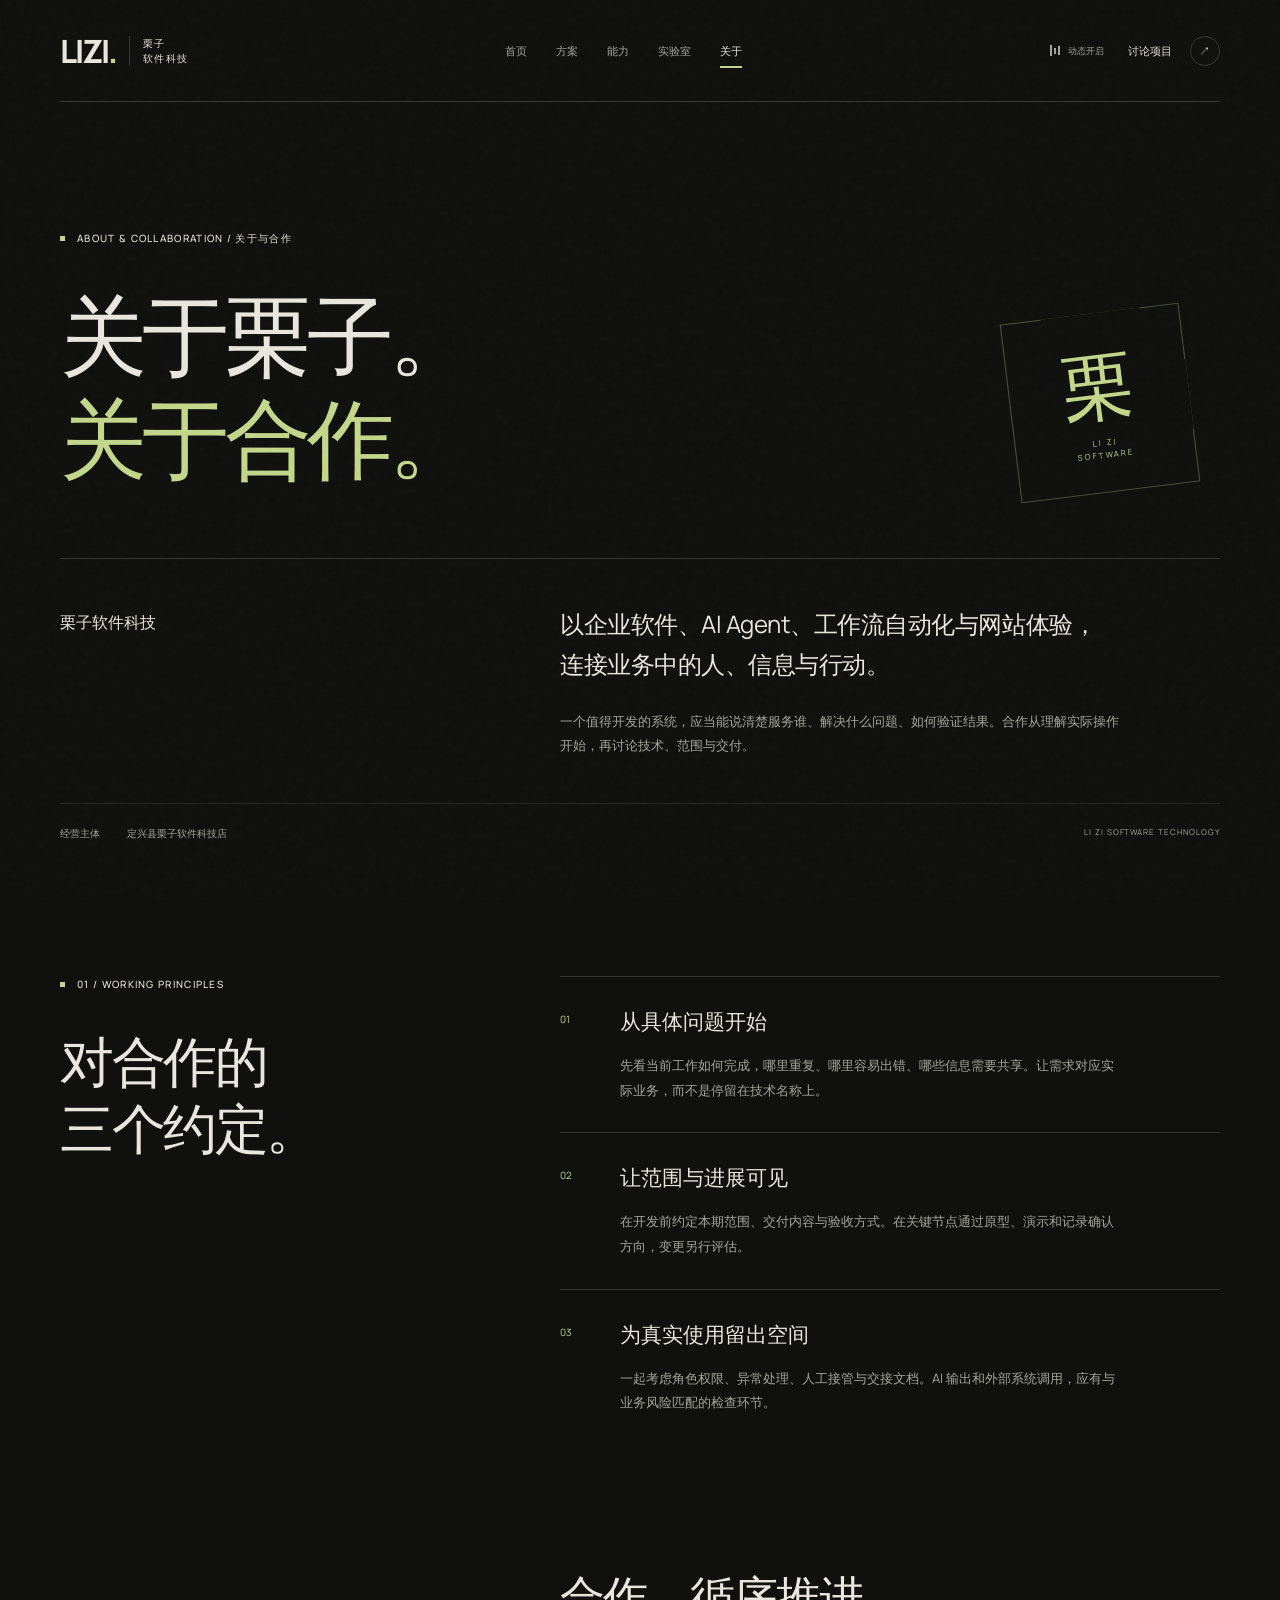
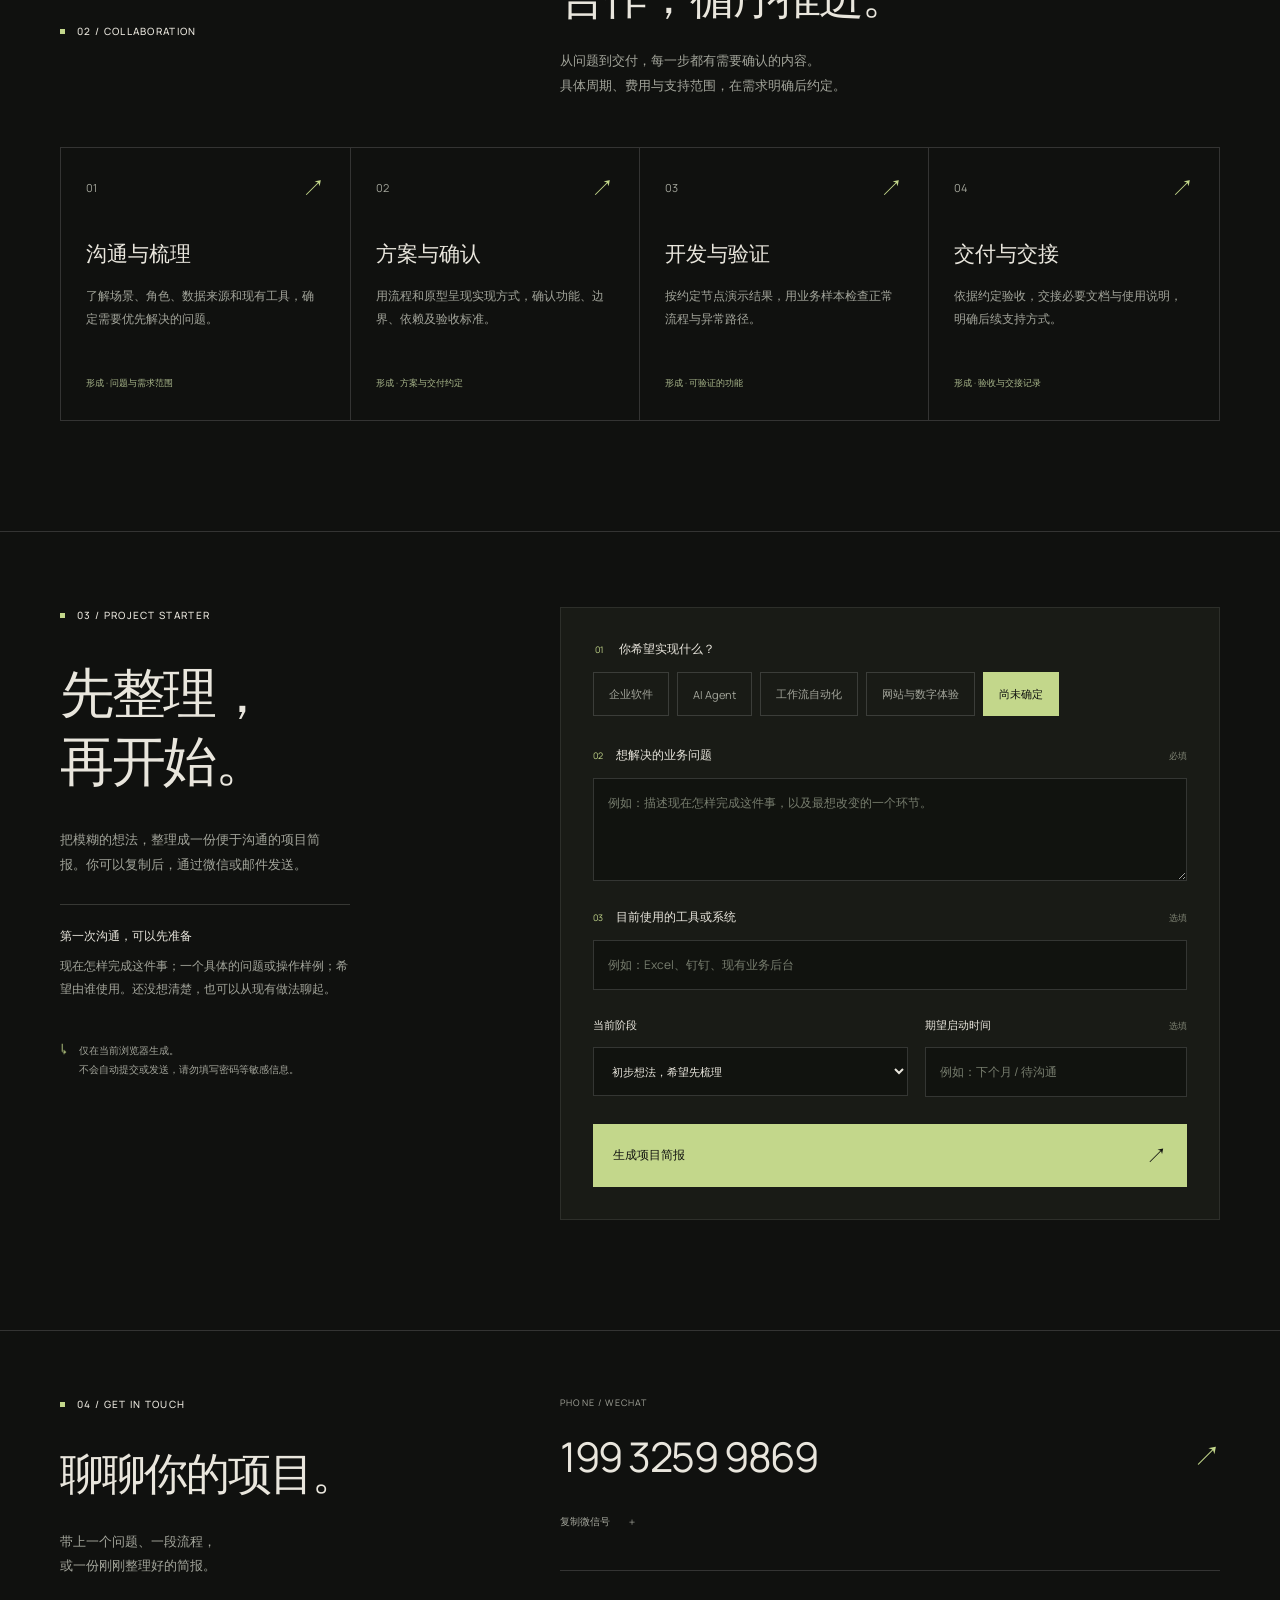
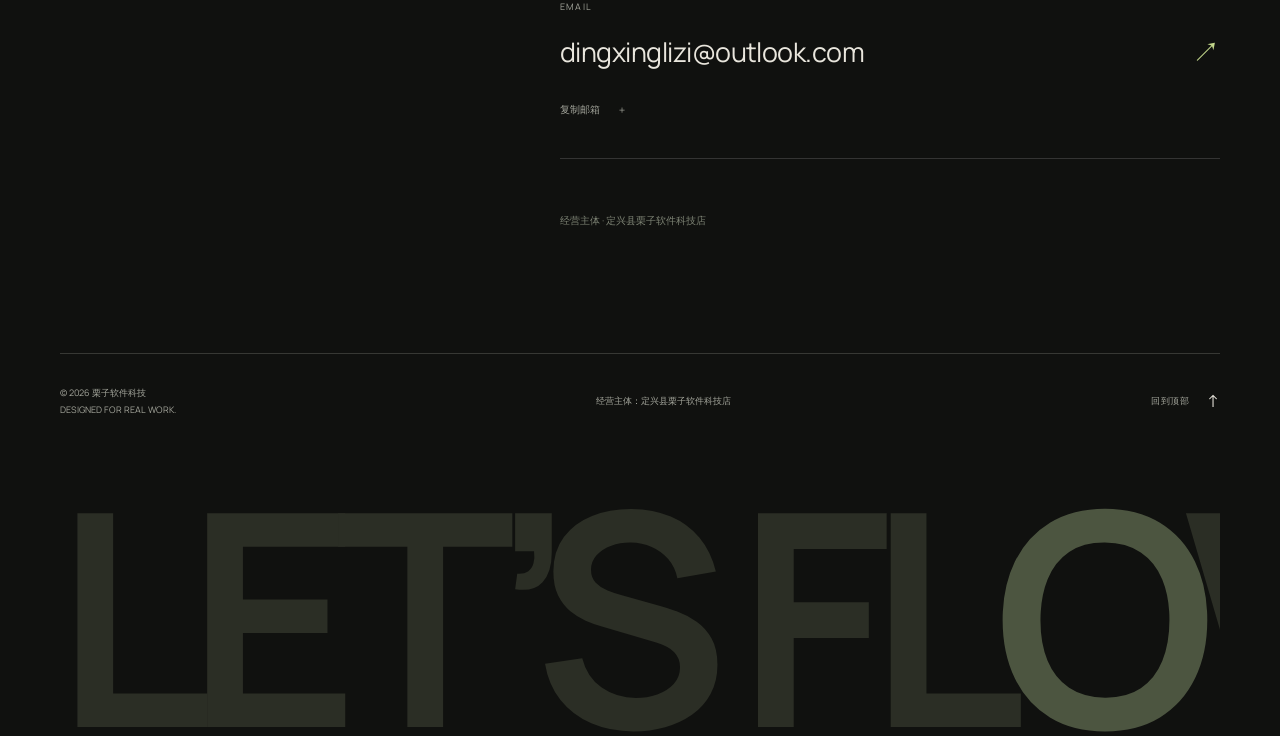
==== commit 0ef7225b: "Connect service discovery, concept demos and project inquiry" ====
--- a/web/about.html
+++ b/web/about.html
@@ -2,18 +2,18 @@
 <html lang="zh-CN">
 <head>
   <meta charset="utf-8"><meta name="viewport" content="width=device-width,initial-scale=1">
-  <meta name="description" content="了解栗子软件科技的合作方式。梳理企业软件、AI Agent 或工作流自动化需求，生成项目简报，联系讨论下一步。">
+  <meta name="description" content="了解栗子软件科技的合作方式。梳理企业软件、AI Agent、工作流自动化或网站需求，生成项目简报，联系讨论下一步。">
   <title>关于与合作 — 栗子软件科技</title>
   <link rel="stylesheet" href="shared.css"><link rel="stylesheet" href="about.css">
   <script src="shared.js" defer></script><script src="about.js" defer></script>
-<link rel="icon" type="image/svg+xml" href="favicon.svg"></head>
+<link rel="icon" type="image/svg+xml" href="favicon.svg"><link rel="stylesheet" href="journey.css"></head>
 <body data-page="about">
 <div id="site-header"></div>
 <main id="main">
   <section class="about-hero wrap">
     <p class="eyebrow">ABOUT & COLLABORATION / 关于与合作</p>
     <div class="about-hero-title"><h1>关于栗子。<br><span>关于合作。</span></h1><div class="about-hero-mark" aria-hidden="true"><span>栗</span><span>LI ZI<br>SOFTWARE</span></div></div>
-    <div class="about-introduction"><p class="about-intro-label">栗子软件科技</p><div><p class="about-intro-main">以企业软件、AI Agent 与<span style="white-space:nowrap">工作流自动化，</span><br class="about-desktop-break">连接业务中的人、信息与行动。</p><p class="about-intro-detail">一个值得开发的系统，应当能说清楚服务谁、解决什么问题、如何验证结果。合作从理解实际操作开始，再讨论技术、范围与交付。</p></div></div>
+    <div class="about-introduction"><p class="about-intro-label">栗子软件科技</p><div><p class="about-intro-main">以企业软件、AI Agent、工作流自动化与网站体验，<br class="about-desktop-break">连接业务中的人、信息与行动。</p><p class="about-intro-detail">一个值得开发的系统，应当能说清楚服务谁、解决什么问题、如何验证结果。合作从理解实际操作开始，再讨论技术、范围与交付。</p></div></div>
     <div class="about-registration"><span>经营主体</span><span>定兴县栗子软件科技店</span><span>LI ZI SOFTWARE TECHNOLOGY</span></div>
   </section>
 
@@ -24,8 +24,8 @@
 
   <section class="about-process wrap" aria-labelledby="process-title"><div class="about-process-top"><p class="eyebrow">02 / COLLABORATION</p><h2 id="process-title">合作，循序推进。</h2><p>从问题到交付，每一步都有需要确认的内容。<br>具体周期、费用与支持范围，在需求明确后约定。</p></div><div class="about-process-grid"><article><div><span>01</span><span aria-hidden="true">↗</span></div><h3>沟通与梳理</h3><p>了解场景、角色、数据来源和现有工具，确定需要优先解决的问题。</p><span class="about-process-output">形成 · 问题与需求范围</span></article><article><div><span>02</span><span aria-hidden="true">↗</span></div><h3>方案与确认</h3><p>用流程和原型呈现实现方式，确认功能、边界、依赖及验收标准。</p><span class="about-process-output">形成 · 方案与交付约定</span></article><article><div><span>03</span><span aria-hidden="true">↗</span></div><h3>开发与验证</h3><p>按约定节点演示结果，用业务样本检查正常流程与异常路径。</p><span class="about-process-output">形成 · 可验证的功能</span></article><article><div><span>04</span><span aria-hidden="true">↗</span></div><h3>交付与交接</h3><p>依据约定验收，交接必要文档与使用说明，明确后续支持方式。</p><span class="about-process-output">形成 · 验收与交接记录</span></article></div></section>
 
-  <section class="about-brief wrap" id="project-brief" aria-labelledby="brief-title"><div class="about-brief-intro"><p class="eyebrow">03 / PROJECT STARTER</p><h2 id="brief-title">先整理，<br>再开始。</h2><p>把模糊的想法，整理成一份便于沟通的项目简报。你可以复制后，通过微信或邮件发送。</p><div class="about-privacy-note"><span aria-hidden="true">↳</span><p>仅在当前浏览器生成。<br>不会自动提交或发送，请勿填写密码等敏感信息。</p></div></div>
-    <div class="about-brief-tool"><form id="brief-form"><fieldset><legend><span>01</span> 你希望实现什么？</legend><div class="about-service-choices"><label><input type="radio" name="service" value="企业软件" checked><span>企业软件</span></label><label><input type="radio" name="service" value="AI Agent"><span>AI Agent</span></label><label><input type="radio" name="service" value="工作流自动化"><span>工作流自动化</span></label><label><input type="radio" name="service" value="尚未确定"><span>尚未确定</span></label></div></fieldset><div class="about-form-field"><label for="brief-scenario"><span>02</span> 想解决的业务问题 <span class="about-required">必填</span></label><textarea id="brief-scenario" name="scenario" rows="3" maxlength="600" required placeholder="例如：订单散落在多个表格里，需要统一录入、分派和跟踪进度。"></textarea></div><div class="about-form-field"><label for="brief-tools"><span>03</span> 目前使用的工具或系统 <span class="about-optional">选填</span></label><input id="brief-tools" name="tools" type="text" maxlength="200" placeholder="例如：Excel、钉钉、现有业务后台"></div><div class="about-form-row"><div class="about-form-field"><label for="brief-stage">当前阶段</label><select id="brief-stage" name="stage"><option>初步想法，希望先梳理</option><option>已有明确需求</option><option>已有系统，希望优化</option></select></div><div class="about-form-field"><label for="brief-time">期望启动时间 <span class="about-optional">选填</span></label><input id="brief-time" name="time" type="text" maxlength="80" placeholder="例如：下个月 / 待沟通"></div></div><button class="about-generate" type="submit"><span>生成项目简报</span><span aria-hidden="true">↗</span></button></form><div class="about-brief-result" id="brief-result" hidden><div class="about-result-top"><span>YOUR PROJECT BRIEF</span><button id="edit-brief" type="button">返回修改 ↗</button></div><label class="about-result-label" for="brief-output">项目简报 · 可直接编辑或复制</label><textarea id="brief-output" rows="13" spellcheck="false"></textarea><div class="about-copy-row"><button id="copy-brief" type="button"><span>复制简报</span><span aria-hidden="true">↗</span></button><p id="copy-status" role="status" aria-live="polite">复制后发送至下方微信或邮箱。</p></div></div></div>
+  <section class="about-brief wrap" id="project-brief" aria-labelledby="brief-title"><div class="about-brief-intro"><p class="eyebrow">03 / PROJECT STARTER</p><h2 id="brief-title">先整理，<br>再开始。</h2><p>把模糊的想法，整理成一份便于沟通的项目简报。你可以复制后，通过微信或邮件发送。</p><div class="about-prepare"><h3>第一次沟通，可以先准备</h3><p>现在怎样完成这件事；一个具体的问题或操作样例；希望由谁使用。还没想清楚，也可以从现有做法聊起。</p></div><div class="about-privacy-note"><span aria-hidden="true">↳</span><p>仅在当前浏览器生成。<br>不会自动提交或发送，请勿填写密码等敏感信息。</p></div></div>
+    <div class="about-brief-tool"><form id="brief-form"><fieldset><legend><span>01</span> 你希望实现什么？</legend><div class="about-service-choices"><label><input type="radio" name="service" value="software"><span>企业软件</span></label><label><input type="radio" name="service" value="agent"><span>AI Agent</span></label><label><input type="radio" name="service" value="workflow"><span>工作流自动化</span></label><label><input type="radio" name="service" value="web"><span>网站与数字体验</span></label><label><input type="radio" name="service" value="undecided" checked><span>尚未确定</span></label></div></fieldset><div class="about-reference" id="brief-reference" hidden><div><span>参考概念</span><p id="brief-reference-name"></p><small>仅作沟通参考，请填写你自己的业务问题。</small></div><button id="clear-reference" type="button">清除参考 <span aria-hidden="true">×</span></button></div><p class="about-reference-status" id="reference-status" role="status" aria-live="polite"></p><div class="about-form-field"><label for="brief-scenario"><span>02</span> 想解决的业务问题 <span class="about-required">必填</span></label><textarea id="brief-scenario" name="scenario" rows="3" maxlength="600" required placeholder="例如：订单散落在多个表格里，需要统一录入、分派和跟踪进度。"></textarea></div><div class="about-form-field"><label for="brief-tools"><span>03</span> 目前使用的工具或系统 <span class="about-optional">选填</span></label><input id="brief-tools" name="tools" type="text" maxlength="200" placeholder="例如：Excel、钉钉、现有业务后台"></div><div class="about-form-row"><div class="about-form-field"><label for="brief-stage">当前阶段</label><select id="brief-stage" name="stage"><option>初步想法，希望先梳理</option><option>已有明确需求</option><option>已有系统，希望优化</option></select></div><div class="about-form-field"><label for="brief-time">期望启动时间 <span class="about-optional">选填</span></label><input id="brief-time" name="time" type="text" maxlength="80" placeholder="例如：下个月 / 待沟通"></div></div><button class="about-generate" type="submit"><span>生成项目简报</span><span aria-hidden="true">↗</span></button></form><div class="about-brief-result" id="brief-result" hidden><div class="about-result-top"><span>YOUR PROJECT BRIEF</span><button id="edit-brief" type="button">返回修改 ↗</button></div><label class="about-result-label" for="brief-output">项目简报 · 可直接编辑或复制</label><textarea id="brief-output" rows="13" spellcheck="false"></textarea><div class="about-copy-row"><button id="copy-brief" type="button"><span>复制简报</span><span aria-hidden="true">↗</span></button><p id="copy-status" role="status" aria-live="polite">复制后发送至下方微信或邮箱。</p></div><a class="about-result-contact" href="#contact-details">查看联系信息 <span aria-hidden="true">↗</span></a></div></div>
   </section>
 
   <section class="about-contact wrap" id="contact-details" aria-labelledby="contact-title"><div class="about-contact-heading"><p class="eyebrow">04 / GET IN TOUCH</p><h2 id="contact-title">聊聊你的项目。</h2><p>带上一个问题、一段流程，<br>或一份刚刚整理好的简报。</p></div><div class="about-contact-details"><div class="about-contact-item"><span>PHONE / WECHAT</span><a href="tel:19932599869" aria-label="拨打电话 19932599869">199 3259 9869 <span aria-hidden="true">↗</span></a><button class="about-contact-copy" type="button" data-contact-copy="19932599869" aria-label="复制微信号 19932599869">复制微信号 <span aria-hidden="true">＋</span></button></div><div class="about-contact-item"><span>EMAIL</span><a class="about-email" href="mailto:dingxinglizi@outlook.com">dingxinglizi@outlook.com <span aria-hidden="true">↗</span></a><button class="about-contact-copy" type="button" data-contact-copy="dingxinglizi@outlook.com" aria-label="复制邮箱地址">复制邮箱 <span aria-hidden="true">＋</span></button></div><p class="about-contact-status" id="contact-status" role="status" aria-live="polite"></p><p class="about-contact-legal">经营主体 · 定兴县栗子软件科技店</p></div></section>
@@ -33,3 +33,4 @@
 <div id="site-footer"></div>
 </body></html>
 
+
--- a/web/about.css
+++ b/web/about.css
@@ -2,3 +2,5 @@
 @media(max-width:1000px){.about-introduction,.about-principles,.about-brief,.about-contact{grid-template-columns:.8fr 1.4fr;gap:40px}.about-process-top{grid-template-columns:.8fr 1.4fr;gap:10px 40px}.about-hero-mark{width:150px;margin-right:10px}.about-process-grid article{padding:24px 17px}.about-process-grid h3{font-size:18px}.about-process-grid article>p{font-size:11px}.about-brief-tool{padding:25px}.about-form-row{grid-template-columns:1fr;gap:0}.about-form-row .about-form-field{margin-bottom:25px}.about-hero-title h1{font-size:clamp(50px,7.5vw,85px)}.about-intro-main{font-size:21px}.about-service-choices label>span{padding:9px 12px}}
 @media(max-width:700px){.about-hero{padding-top:65px;padding-bottom:45px}.about-hero-title{gap:15px}.about-hero-title h1{font-size:clamp(39px,9.1vw,60px);margin:30px 0 45px;line-height:1.25}.about-hero-mark{width:80px;min-width:80px;margin-right:5px;align-self:center}.about-hero-mark>span:first-child{font-size:37px}.about-hero-mark>span:last-child{font-size:4px;letter-spacing:.18em;margin-top:5px}.about-hero-mark:before{width:35px;left:20px}.about-hero-mark:after{height:28px;top:27px}.about-introduction{grid-template-columns:1fr;gap:22px;padding:28px 0}.about-intro-label{font-size:13px;margin:0}.about-intro-main{font-size:20px;line-height:1.7;margin-bottom:18px}.about-intro-detail{font-size:12px}.about-registration{flex-wrap:wrap;font-size:9px;gap:12px 20px;padding-top:18px}.about-registration>span:last-child{display:none}.about-principles{grid-template-columns:1fr;gap:23px;padding-top:35px;padding-bottom:65px}.about-section-heading h2,.about-brief-intro h2{font-size:38px;margin:25px 0}.about-principle-list article{gap:15px;grid-template-columns:25px 1fr;padding:25px 0}.about-principle-list h3{font-size:19px;margin-bottom:13px}.about-principle-list p{font-size:12px}.about-process{padding-bottom:65px}.about-process-top{display:block;margin-bottom:30px}.about-process-top h2{font-size:33px;margin:25px 0 18px}.about-process-top>p:last-child{font-size:12px}.about-process-grid{grid-template-columns:repeat(2,1fr)}.about-process-grid article{padding:21px 17px;min-height:250px}.about-process-grid article:nth-child(2){border-right:0}.about-process-grid article:nth-child(-n+2){border-bottom:1px solid #ffffff26}.about-process-grid article>div{margin-bottom:25px}.about-process-grid h3{font-size:19px}.about-process-grid article>p{font-size:11px}.about-process-output{font-size:8px;line-height:1.7}.about-brief{grid-template-columns:1fr;gap:25px;padding-top:45px;padding-bottom:65px;scroll-margin-top:85px}.about-brief-intro>p:not(.eyebrow){font-size:12px;max-width:100%}.about-brief-intro h2 br{display:none}.about-privacy-note{margin-top:20px}.about-privacy-note p{max-width:100%;font-size:9px}.about-brief-tool{padding:22px 18px}.about-brief-tool legend,.about-form-field>label{font-size:11px}.about-service-choices{gap:7px}.about-service-choices label>span{font-size:10px;padding:9px 11px}.about-form-field{margin-bottom:25px}.about-brief-tool textarea,.about-brief-tool input[type=text],.about-brief-tool select{font-size:12px;padding:12px}.about-form-row{grid-template-columns:1fr}.about-copy-row{flex-wrap:wrap}.about-copy-row>p{font-size:10px}.about-result-top>span{font-size:8px}.about-result-top{gap:12px}.about-contact{grid-template-columns:1fr;gap:30px;padding-top:45px;padding-bottom:65px}.about-contact-heading h2{font-size:36px;margin:25px 0 18px}.about-contact-heading>p:last-child{font-size:12px}.about-contact-item>a{font-size:35px}.about-contact-item>a.about-email{font-size:21px}.about-contact-item>a>span{font-size:24px}.about-contact-item{margin-bottom:26px;padding-bottom:22px}}
 @media(prefers-reduced-motion:reduce){.about-service-choices label>span,.about-brief-tool textarea,.about-brief-tool input[type=text],.about-brief-tool select,.about-generate,.about-contact-item>a{transition:none}}
+.about-prepare{max-width:290px;margin-top:28px;padding-top:22px;border-top:1px solid var(--line)}.about-prepare h3{font-size:12px;font-weight:400;margin:0 0 10px}.about-prepare p{font-size:12px;line-height:1.9;color:var(--muted);margin:0}.about-reference{display:flex;align-items:center;justify-content:space-between;gap:16px;border-left:2px solid var(--accent);background:#c3d78b0a;padding:16px;margin-bottom:12px}.about-reference[hidden]{display:none}.about-reference>div{min-width:0}.about-reference>div>span{font-size:10px;color:var(--muted)}.about-reference p{font-size:13px;line-height:1.7;margin:7px 0}.about-reference small{font-size:11px;line-height:1.8;color:var(--muted);display:block}.about-reference button{flex:none;min-height:44px;border:0;background:none;font:inherit;font-size:11px;color:var(--accent);cursor:pointer;padding:8px 0}.about-reference button>span{margin-left:8px}.about-reference-status{font-size:11px;line-height:1.8;color:var(--muted);margin:0 0 20px}.about-reference-status:empty{display:none}.about-result-contact{display:flex;align-items:center;justify-content:space-between;gap:20px;min-height:48px;border-top:1px solid var(--line);margin-top:24px;padding-top:12px;font-size:12px;color:var(--accent)}.about-result-contact:focus-visible,.about-reference button:focus-visible{outline:2px solid var(--paper);outline-offset:4px}.about-brief-tool,.about-brief-tool form,.about-brief-result{min-width:0}.about-result-top button,.about-contact-copy{min-height:44px}.about-service-choices label>span{min-height:44px;display:flex;align-items:center;box-sizing:border-box}
+@media(max-width:700px){.about-prepare{max-width:none;margin-top:22px;padding-top:18px}.about-reference{flex-wrap:wrap;gap:4px 15px;padding:14px}.about-reference>div{flex-basis:100%}.about-reference p{font-size:14px}.about-brief-tool textarea,.about-brief-tool input[type=text],.about-brief-tool select{font-size:16px}.about-service-choices label>span{font-size:12px}.about-service-choices label{max-width:100%}.about-result-top{flex-wrap:wrap}.about-result-top button{font-size:12px}.about-contact-copy{font-size:12px}.about-contact-item>a{font-size:clamp(23px,8.9vw,35px)}.about-contact-item>a.about-email{font-size:clamp(16px,5.1vw,21px)}.about-hero-title h1{font-size:clamp(34px,9.1vw,60px)}.about-hero-mark{width:66px;min-width:66px}.about-contact-item>a{gap:12px}}
--- a/web/journey.css
+++ b/web/journey.css
@@ -0,0 +1,6 @@
+/* Keep the next step visible and connected across the site. */
+.header-contact{min-height:44px}.footer-project-link{display:flex;justify-content:space-between;align-items:center;min-height:54px;font-size:14px;border-bottom:1px solid var(--accent);color:var(--accent);margin-bottom:20px}.mobile-nav .mobile-project-link{font-size:17px;color:var(--accent);min-height:44px;margin-bottom:10px}.mobile-nav-contact>span{display:block}.cap-scenario-actions{display:flex;justify-content:space-between;align-items:center;gap:30px;padding:30px 0 12px}.cap-scenario-actions>p{font-size:17px;line-height:1.8}.cap-scenario-actions>p>span{display:block;color:var(--muted);font-size:13px}.cap-scenario-actions>div{display:flex;align-items:center;gap:28px}.service-preparation{font-size:13px!important;line-height:1.9!important;color:var(--muted);margin:22px 0 12px}.service-consult{min-height:44px;color:var(--accent);font-size:13px}.cap-service[id],#project-brief,#contact-details{scroll-margin-top:28px}.project-consult{display:flex;justify-content:space-between;align-items:center;gap:40px;background:#dce3cf;color:#293421;padding-top:50px;padding-bottom:50px}.project-consult .eyebrow{color:#5d6c4d}.project-consult .eyebrow:before{background:#5d6c4d}.project-consult h2{font-size:clamp(28px,3.4vw,46px);letter-spacing:-.04em;margin:18px 0 16px}.project-consult p:not(.eyebrow){font-size:14px;line-height:1.9;max-width:540px;color:#59644d}.project-consult>div:last-child{display:grid;justify-items:start;gap:18px}.project-consult .button{background:#3c502f;border-color:#3c502f;color:#f1f2e9}.project-consult .button:hover{background:#283d1e}.project-consult .text-link{font-size:13px;min-height:44px}#demo-view:focus-visible{outline:2px solid #738b4c;outline-offset:8px}.project-concept{color:#526043}.cap-service-heading h3{line-height:1.4}
+@media(max-width:1000px){.cap-scenario-actions{align-items:start;flex-direction:column;gap:20px}.project-consult{align-items:start}.project-consult>div:last-child{min-width:180px}.header-end{gap:16px}}
+@media(max-width:760px){.header-contact{display:flex;font-size:12px;gap:0;white-space:nowrap}.header-contact span{display:none}.header-end{gap:12px}.site-header{gap:12px}.brand-cn{font-size:8px}.cap-scenario-actions>div{flex-wrap:wrap;gap:18px}.cap-scenario-actions .button{min-height:48px;font-size:13px}.cap-scenario-actions>p{font-size:17px}.cap-scenario-actions>p>span{font-size:13px}.project-consult{display:block;padding-top:35px;padding-bottom:35px}.project-consult>div:last-child{margin-top:26px;display:flex;gap:20px;flex-wrap:wrap;align-items:center}.project-consult .button{font-size:13px;min-height:48px}.project-concept{display:inline-flex;font-size:10px;margin:0;padding:7px 10px;align-self:start}.project-heading{flex-wrap:wrap;gap:16px}.project-concept i{display:none}.footer-project-link{font-size:14px}}
+@media(max-width:360px){.brand-cn{display:none}.header-end{gap:10px}.motion-button{padding:8px 6px}.site-header .brand-mark{font-size:28px}}
+@media(prefers-reduced-motion:reduce){.project-consult .button{transition:none}}
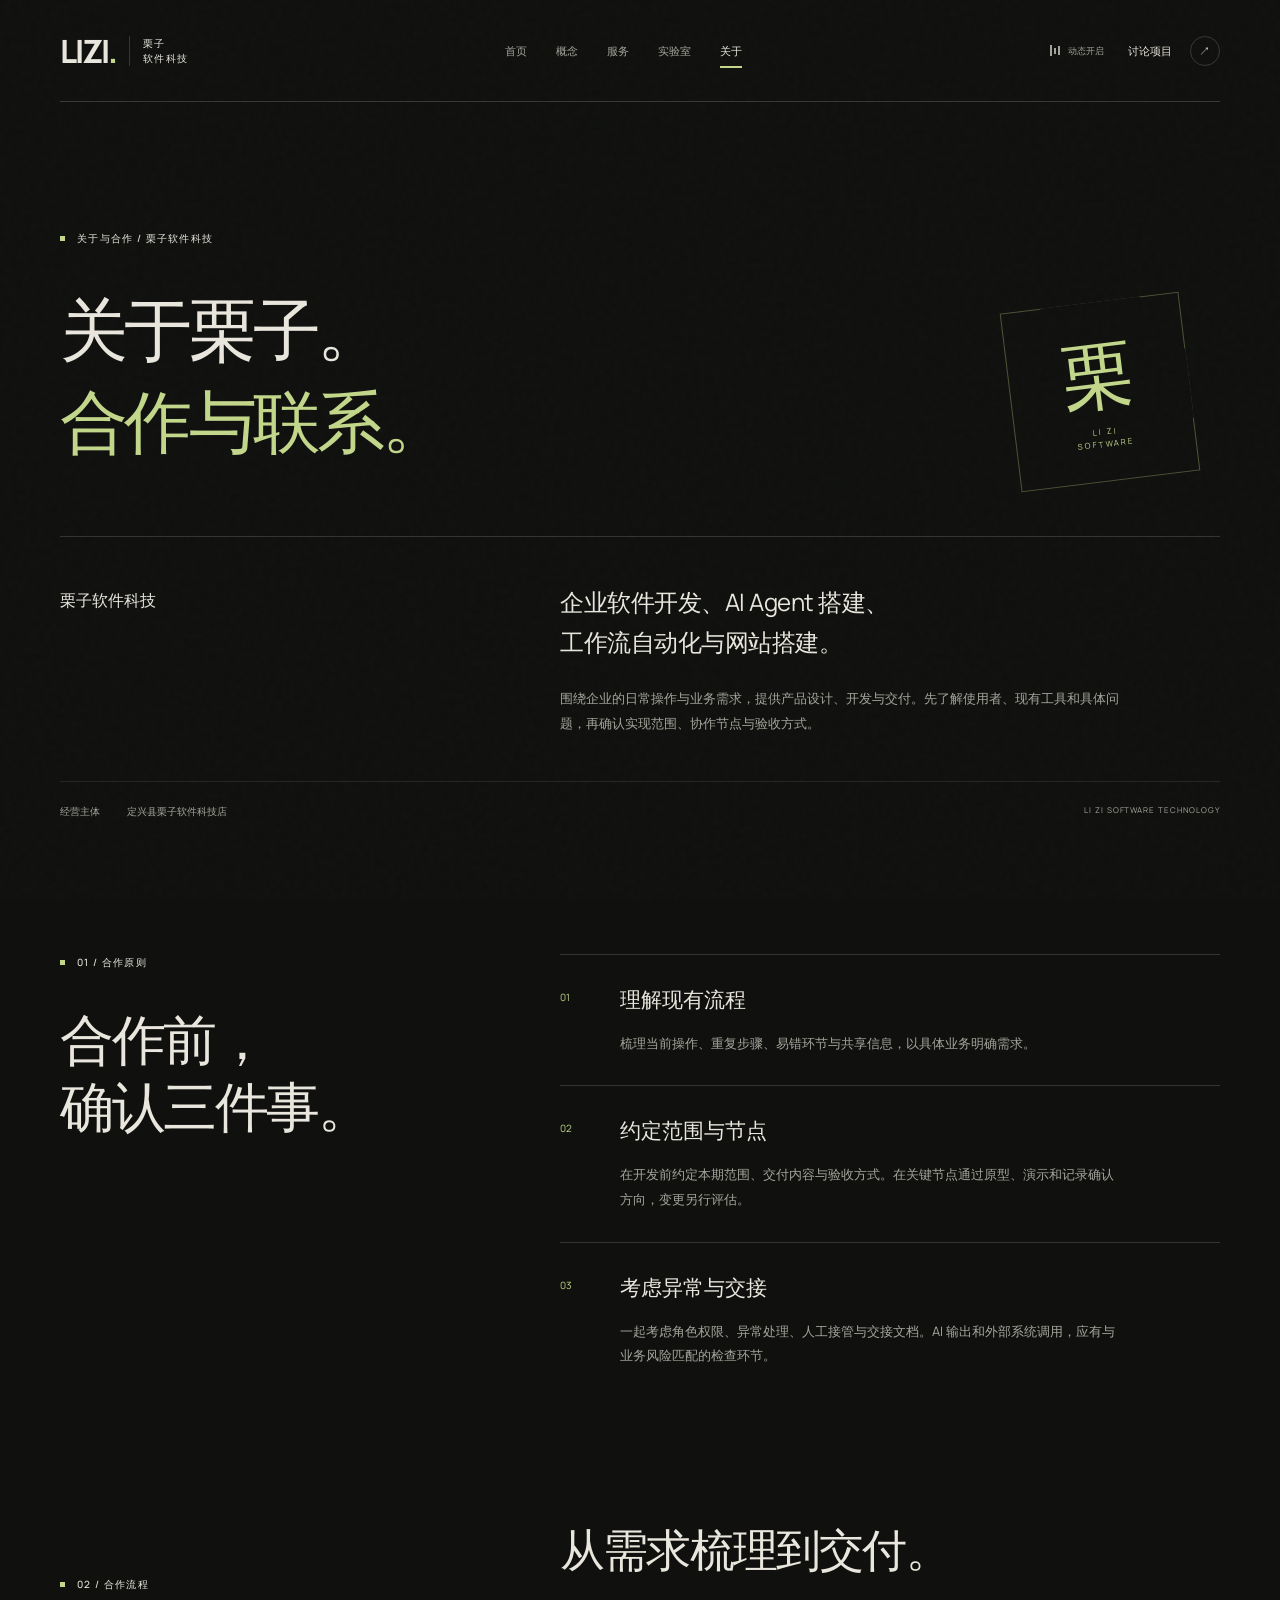
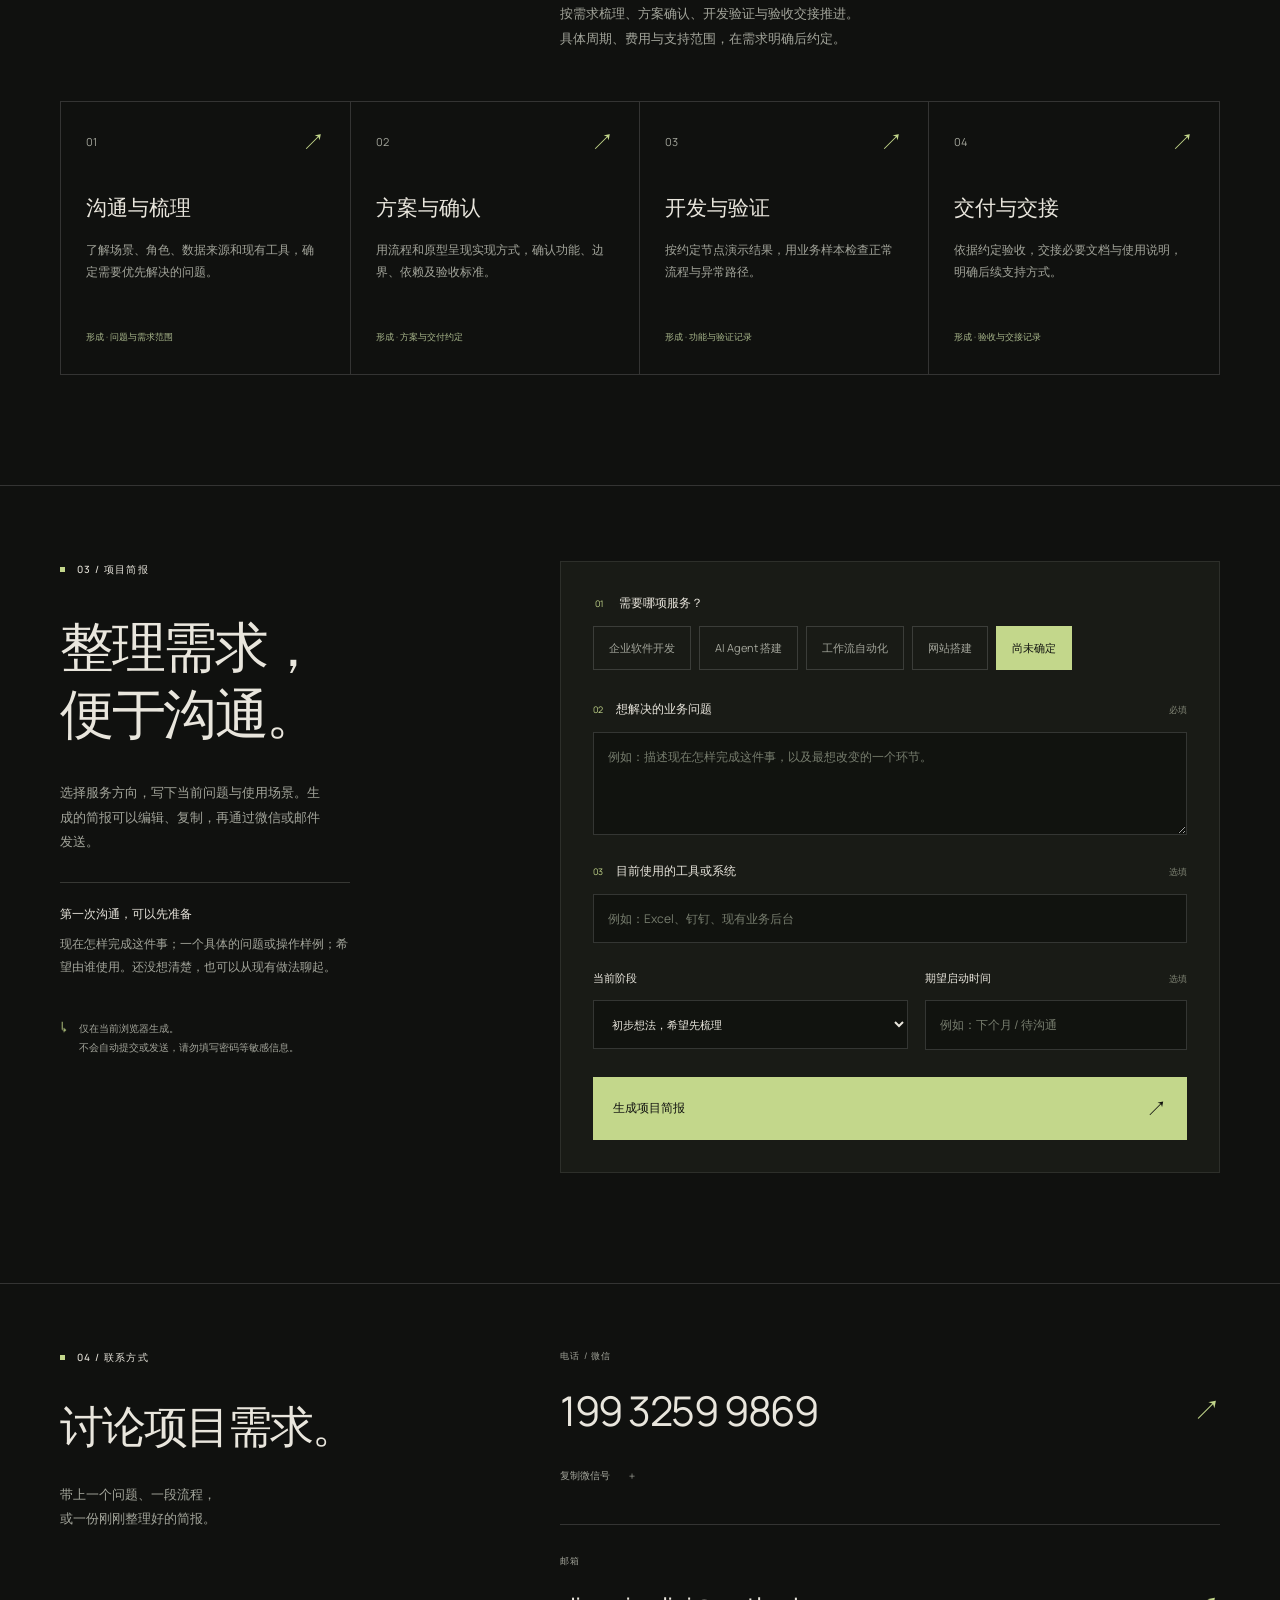
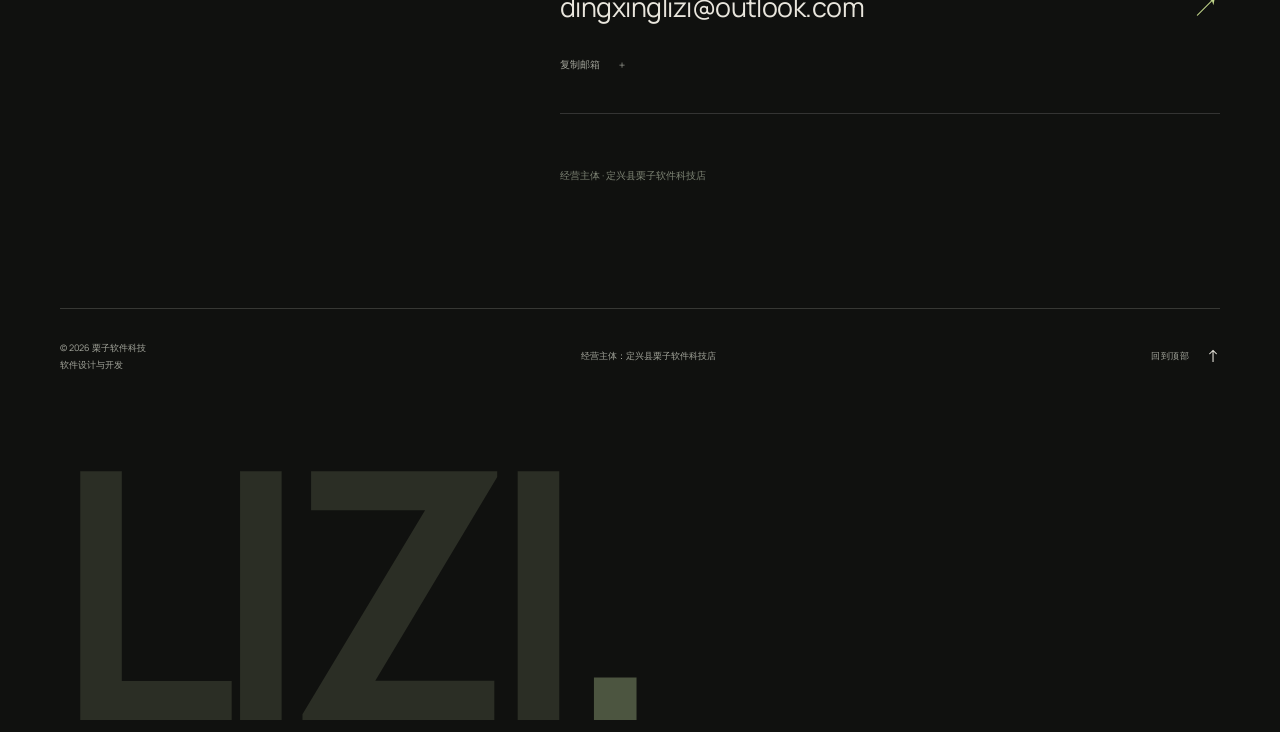
==== commit 2e3f9216: "Refine business copy and fix independent laboratory rotation controls" ====
--- a/web/about.html
+++ b/web/about.html
@@ -2,35 +2,37 @@
 <html lang="zh-CN">
 <head>
   <meta charset="utf-8"><meta name="viewport" content="width=device-width,initial-scale=1">
-  <meta name="description" content="了解栗子软件科技的合作方式。梳理企业软件、AI Agent、工作流自动化或网站需求，生成项目简报，联系讨论下一步。">
+  <meta name="description" content="了解栗子软件科技的合作方式，整理企业软件开发、AI Agent 搭建、工作流自动化或网站搭建需求。查看经营主体与真实联系方式。">
   <title>关于与合作 — 栗子软件科技</title>
-  <link rel="stylesheet" href="shared.css"><link rel="stylesheet" href="about.css">
-  <script src="shared.js" defer></script><script src="about.js" defer></script>
-<link rel="icon" type="image/svg+xml" href="favicon.svg"><link rel="stylesheet" href="journey.css"></head>
+  <link rel="stylesheet" href="shared.css?v=20261109-3"><link rel="stylesheet" href="about.css?v=20261109-3">
+  <script src="shared.js?v=20261109-3" defer></script><script src="about.js?v=20261109-3" defer></script>
+<link rel="icon" type="image/svg+xml" href="favicon.svg"><link rel="stylesheet" href="journey.css?v=20261109-3"><link rel="stylesheet" href="copy.css?v=20261109-3"></head>
 <body data-page="about">
 <div id="site-header"></div>
 <main id="main">
   <section class="about-hero wrap">
-    <p class="eyebrow">ABOUT & COLLABORATION / 关于与合作</p>
-    <div class="about-hero-title"><h1>关于栗子。<br><span>关于合作。</span></h1><div class="about-hero-mark" aria-hidden="true"><span>栗</span><span>LI ZI<br>SOFTWARE</span></div></div>
-    <div class="about-introduction"><p class="about-intro-label">栗子软件科技</p><div><p class="about-intro-main">以企业软件、AI Agent、工作流自动化与网站体验，<br class="about-desktop-break">连接业务中的人、信息与行动。</p><p class="about-intro-detail">一个值得开发的系统，应当能说清楚服务谁、解决什么问题、如何验证结果。合作从理解实际操作开始，再讨论技术、范围与交付。</p></div></div>
+    <p class="eyebrow">关于与合作 / 栗子软件科技</p>
+    <div class="about-hero-title"><h1>关于栗子。<br><span>合作与联系。</span></h1><div class="about-hero-mark" aria-hidden="true"><span>栗</span><span>LI ZI<br>SOFTWARE</span></div></div>
+    <div class="about-introduction"><p class="about-intro-label">栗子软件科技</p><div><p class="about-intro-main">企业软件开发、AI Agent 搭建、<br class="about-desktop-break">工作流自动化与网站搭建。</p><p class="about-intro-detail">围绕企业的日常操作与业务需求，提供产品设计、开发与交付。先了解使用者、现有工具和具体问题，再确认实现范围、协作节点与验收方式。</p></div></div>
     <div class="about-registration"><span>经营主体</span><span>定兴县栗子软件科技店</span><span>LI ZI SOFTWARE TECHNOLOGY</span></div>
   </section>
 
   <section class="about-principles wrap" aria-labelledby="principles-title">
-    <div class="about-section-heading"><p class="eyebrow">01 / WORKING PRINCIPLES</p><h2 id="principles-title">对合作的<br>三个约定。</h2></div>
-    <div class="about-principle-list"><article><span>01</span><div><h3>从具体问题开始</h3><p>先看当前工作如何完成，哪里重复、哪里容易出错、哪些信息需要共享。让需求对应实际业务，而不是停留在技术名称上。</p></div></article><article><span>02</span><div><h3>让范围与进展可见</h3><p>在开发前约定本期范围、交付内容与验收方式。在关键节点通过原型、演示和记录确认方向，变更另行评估。</p></div></article><article><span>03</span><div><h3>为真实使用留出空间</h3><p>一起考虑角色权限、异常处理、人工接管与交接文档。AI 输出和外部系统调用，应有与业务风险匹配的检查环节。</p></div></article></div>
+    <div class="about-section-heading"><p class="eyebrow">01 / 合作原则</p><h2 id="principles-title">合作前，<br>确认三件事。</h2></div>
+    <div class="about-principle-list"><article><span>01</span><div><h3>理解现有流程</h3><p>梳理当前操作、重复步骤、易错环节与共享信息，以具体业务明确需求。</p></div></article><article><span>02</span><div><h3>约定范围与节点</h3><p>在开发前约定本期范围、交付内容与验收方式。在关键节点通过原型、演示和记录确认方向，变更另行评估。</p></div></article><article><span>03</span><div><h3>考虑异常与交接</h3><p>一起考虑角色权限、异常处理、人工接管与交接文档。AI 输出和外部系统调用，应有与业务风险匹配的检查环节。</p></div></article></div>
   </section>
 
-  <section class="about-process wrap" aria-labelledby="process-title"><div class="about-process-top"><p class="eyebrow">02 / COLLABORATION</p><h2 id="process-title">合作，循序推进。</h2><p>从问题到交付，每一步都有需要确认的内容。<br>具体周期、费用与支持范围，在需求明确后约定。</p></div><div class="about-process-grid"><article><div><span>01</span><span aria-hidden="true">↗</span></div><h3>沟通与梳理</h3><p>了解场景、角色、数据来源和现有工具，确定需要优先解决的问题。</p><span class="about-process-output">形成 · 问题与需求范围</span></article><article><div><span>02</span><span aria-hidden="true">↗</span></div><h3>方案与确认</h3><p>用流程和原型呈现实现方式，确认功能、边界、依赖及验收标准。</p><span class="about-process-output">形成 · 方案与交付约定</span></article><article><div><span>03</span><span aria-hidden="true">↗</span></div><h3>开发与验证</h3><p>按约定节点演示结果，用业务样本检查正常流程与异常路径。</p><span class="about-process-output">形成 · 可验证的功能</span></article><article><div><span>04</span><span aria-hidden="true">↗</span></div><h3>交付与交接</h3><p>依据约定验收，交接必要文档与使用说明，明确后续支持方式。</p><span class="about-process-output">形成 · 验收与交接记录</span></article></div></section>
+  <section class="about-process wrap" aria-labelledby="process-title"><div class="about-process-top"><p class="eyebrow">02 / 合作流程</p><h2 id="process-title">从需求梳理到交付。</h2><p>按需求梳理、方案确认、开发验证与验收交接推进。<br>具体周期、费用与支持范围，在需求明确后约定。</p></div><div class="about-process-grid"><article><div><span>01</span><span aria-hidden="true">↗</span></div><h3>沟通与梳理</h3><p>了解场景、角色、数据来源和现有工具，确定需要优先解决的问题。</p><span class="about-process-output">形成 · 问题与需求范围</span></article><article><div><span>02</span><span aria-hidden="true">↗</span></div><h3>方案与确认</h3><p>用流程和原型呈现实现方式，确认功能、边界、依赖及验收标准。</p><span class="about-process-output">形成 · 方案与交付约定</span></article><article><div><span>03</span><span aria-hidden="true">↗</span></div><h3>开发与验证</h3><p>按约定节点演示结果，用业务样本检查正常流程与异常路径。</p><span class="about-process-output">形成 · 功能与验证记录</span></article><article><div><span>04</span><span aria-hidden="true">↗</span></div><h3>交付与交接</h3><p>依据约定验收，交接必要文档与使用说明，明确后续支持方式。</p><span class="about-process-output">形成 · 验收与交接记录</span></article></div></section>
 
-  <section class="about-brief wrap" id="project-brief" aria-labelledby="brief-title"><div class="about-brief-intro"><p class="eyebrow">03 / PROJECT STARTER</p><h2 id="brief-title">先整理，<br>再开始。</h2><p>把模糊的想法，整理成一份便于沟通的项目简报。你可以复制后，通过微信或邮件发送。</p><div class="about-prepare"><h3>第一次沟通，可以先准备</h3><p>现在怎样完成这件事；一个具体的问题或操作样例；希望由谁使用。还没想清楚，也可以从现有做法聊起。</p></div><div class="about-privacy-note"><span aria-hidden="true">↳</span><p>仅在当前浏览器生成。<br>不会自动提交或发送，请勿填写密码等敏感信息。</p></div></div>
-    <div class="about-brief-tool"><form id="brief-form"><fieldset><legend><span>01</span> 你希望实现什么？</legend><div class="about-service-choices"><label><input type="radio" name="service" value="software"><span>企业软件</span></label><label><input type="radio" name="service" value="agent"><span>AI Agent</span></label><label><input type="radio" name="service" value="workflow"><span>工作流自动化</span></label><label><input type="radio" name="service" value="web"><span>网站与数字体验</span></label><label><input type="radio" name="service" value="undecided" checked><span>尚未确定</span></label></div></fieldset><div class="about-reference" id="brief-reference" hidden><div><span>参考概念</span><p id="brief-reference-name"></p><small>仅作沟通参考，请填写你自己的业务问题。</small></div><button id="clear-reference" type="button">清除参考 <span aria-hidden="true">×</span></button></div><p class="about-reference-status" id="reference-status" role="status" aria-live="polite"></p><div class="about-form-field"><label for="brief-scenario"><span>02</span> 想解决的业务问题 <span class="about-required">必填</span></label><textarea id="brief-scenario" name="scenario" rows="3" maxlength="600" required placeholder="例如：订单散落在多个表格里，需要统一录入、分派和跟踪进度。"></textarea></div><div class="about-form-field"><label for="brief-tools"><span>03</span> 目前使用的工具或系统 <span class="about-optional">选填</span></label><input id="brief-tools" name="tools" type="text" maxlength="200" placeholder="例如：Excel、钉钉、现有业务后台"></div><div class="about-form-row"><div class="about-form-field"><label for="brief-stage">当前阶段</label><select id="brief-stage" name="stage"><option>初步想法，希望先梳理</option><option>已有明确需求</option><option>已有系统，希望优化</option></select></div><div class="about-form-field"><label for="brief-time">期望启动时间 <span class="about-optional">选填</span></label><input id="brief-time" name="time" type="text" maxlength="80" placeholder="例如：下个月 / 待沟通"></div></div><button class="about-generate" type="submit"><span>生成项目简报</span><span aria-hidden="true">↗</span></button></form><div class="about-brief-result" id="brief-result" hidden><div class="about-result-top"><span>YOUR PROJECT BRIEF</span><button id="edit-brief" type="button">返回修改 ↗</button></div><label class="about-result-label" for="brief-output">项目简报 · 可直接编辑或复制</label><textarea id="brief-output" rows="13" spellcheck="false"></textarea><div class="about-copy-row"><button id="copy-brief" type="button"><span>复制简报</span><span aria-hidden="true">↗</span></button><p id="copy-status" role="status" aria-live="polite">复制后发送至下方微信或邮箱。</p></div><a class="about-result-contact" href="#contact-details">查看联系信息 <span aria-hidden="true">↗</span></a></div></div>
+  <section class="about-brief wrap" id="project-brief" aria-labelledby="brief-title"><div class="about-brief-intro"><p class="eyebrow">03 / 项目简报</p><h2 id="brief-title">整理需求，<br>便于沟通。</h2><p>选择服务方向，写下当前问题与使用场景。生成的简报可以编辑、复制，再通过微信或邮件发送。</p><div class="about-prepare"><h3>第一次沟通，可以先准备</h3><p>现在怎样完成这件事；一个具体的问题或操作样例；希望由谁使用。还没想清楚，也可以从现有做法聊起。</p></div><div class="about-privacy-note"><span aria-hidden="true">↳</span><p>仅在当前浏览器生成。<br>不会自动提交或发送，请勿填写密码等敏感信息。</p></div></div>
+    <div class="about-brief-tool"><form id="brief-form"><fieldset><legend><span>01</span> 需要哪项服务？</legend><div class="about-service-choices"><label><input type="radio" name="service" value="software"><span>企业软件开发</span></label><label><input type="radio" name="service" value="agent"><span>AI Agent 搭建</span></label><label><input type="radio" name="service" value="workflow"><span>工作流自动化</span></label><label><input type="radio" name="service" value="web"><span>网站搭建</span></label><label><input type="radio" name="service" value="undecided" checked><span>尚未确定</span></label></div></fieldset><div class="about-reference" id="brief-reference" hidden><div><span>参考概念</span><p id="brief-reference-name"></p><small>仅作沟通参考，请填写你自己的业务问题。</small></div><button id="clear-reference" type="button">清除参考 <span aria-hidden="true">×</span></button></div><p class="about-reference-status" id="reference-status" role="status" aria-live="polite"></p><div class="about-form-field"><label for="brief-scenario"><span>02</span> 想解决的业务问题 <span class="about-required">必填</span></label><textarea id="brief-scenario" name="scenario" rows="3" maxlength="600" required placeholder="例如：订单散落在多个表格里，需要统一录入、分派和跟踪进度。"></textarea></div><div class="about-form-field"><label for="brief-tools"><span>03</span> 目前使用的工具或系统 <span class="about-optional">选填</span></label><input id="brief-tools" name="tools" type="text" maxlength="200" placeholder="例如：Excel、钉钉、现有业务后台"></div><div class="about-form-row"><div class="about-form-field"><label for="brief-stage">当前阶段</label><select id="brief-stage" name="stage"><option>初步想法，希望先梳理</option><option>已有明确需求</option><option>已有系统，希望优化</option></select></div><div class="about-form-field"><label for="brief-time">期望启动时间 <span class="about-optional">选填</span></label><input id="brief-time" name="time" type="text" maxlength="80" placeholder="例如：下个月 / 待沟通"></div></div><button class="about-generate" type="submit"><span>生成项目简报</span><span aria-hidden="true">↗</span></button></form><div class="about-brief-result" id="brief-result" hidden><div class="about-result-top"><span>项目简报</span><button id="edit-brief" type="button">返回修改 ↗</button></div><label class="about-result-label" for="brief-output">项目简报 · 可直接编辑或复制</label><textarea id="brief-output" rows="13" spellcheck="false"></textarea><div class="about-copy-row"><button id="copy-brief" type="button"><span>复制简报</span><span aria-hidden="true">↗</span></button><p id="copy-status" role="status" aria-live="polite">复制后发送至下方微信或邮箱。</p></div><a class="about-result-contact" href="#contact-details">查看联系信息 <span aria-hidden="true">↗</span></a></div></div>
   </section>
 
-  <section class="about-contact wrap" id="contact-details" aria-labelledby="contact-title"><div class="about-contact-heading"><p class="eyebrow">04 / GET IN TOUCH</p><h2 id="contact-title">聊聊你的项目。</h2><p>带上一个问题、一段流程，<br>或一份刚刚整理好的简报。</p></div><div class="about-contact-details"><div class="about-contact-item"><span>PHONE / WECHAT</span><a href="tel:19932599869" aria-label="拨打电话 19932599869">199 3259 9869 <span aria-hidden="true">↗</span></a><button class="about-contact-copy" type="button" data-contact-copy="19932599869" aria-label="复制微信号 19932599869">复制微信号 <span aria-hidden="true">＋</span></button></div><div class="about-contact-item"><span>EMAIL</span><a class="about-email" href="mailto:dingxinglizi@outlook.com">dingxinglizi@outlook.com <span aria-hidden="true">↗</span></a><button class="about-contact-copy" type="button" data-contact-copy="dingxinglizi@outlook.com" aria-label="复制邮箱地址">复制邮箱 <span aria-hidden="true">＋</span></button></div><p class="about-contact-status" id="contact-status" role="status" aria-live="polite"></p><p class="about-contact-legal">经营主体 · 定兴县栗子软件科技店</p></div></section>
+  <section class="about-contact wrap" id="contact-details" aria-labelledby="contact-title"><div class="about-contact-heading"><p class="eyebrow">04 / 联系方式</p><h2 id="contact-title">讨论项目需求。</h2><p>带上一个问题、一段流程，<br>或一份刚刚整理好的简报。</p></div><div class="about-contact-details"><div class="about-contact-item"><span>电话 / 微信</span><a href="tel:19932599869" aria-label="拨打电话 19932599869">199 3259 9869 <span aria-hidden="true">↗</span></a><button class="about-contact-copy" type="button" data-contact-copy="19932599869" aria-label="复制微信号 19932599869">复制微信号 <span aria-hidden="true">＋</span></button></div><div class="about-contact-item"><span>邮箱</span><a class="about-email" href="mailto:dingxinglizi@outlook.com">dingxinglizi@outlook.com <span aria-hidden="true">↗</span></a><button class="about-contact-copy" type="button" data-contact-copy="dingxinglizi@outlook.com" aria-label="复制邮箱地址">复制邮箱 <span aria-hidden="true">＋</span></button></div><p class="about-contact-status" id="contact-status" role="status" aria-live="polite"></p><p class="about-contact-legal">经营主体 · 定兴县栗子软件科技店</p></div></section>
 </main>
 <div id="site-footer"></div>
 </body></html>
 
 
+
+
--- a/web/copy.css
+++ b/web/copy.css
@@ -0,0 +1,25 @@
+/* Business copy: headline and label typography only. */
+.hero-h1{font-size:clamp(84px,10.35vw,164px);letter-spacing:-.075em;line-height:1.02}
+.hero-h1>span:last-child{color:var(--accent);margin-top:8px}
+.hero-business li{font-size:14px}
+.cap-heading h1{font-size:clamp(50px,6.6vw,100px);line-height:1.25}
+.cap-service-heading h3{font-size:clamp(22px,2.35vw,34px);line-height:1.5;overflow-wrap:anywhere}
+.about-hero-title h1{font-size:clamp(40px,5.3vw,78px);line-height:1.35}
+.footer-intro{max-width:390px}
+.footer-wordmark{font-size:clamp(120px,27vw,420px);letter-spacing:-.07em}
+@media(max-width:1100px) and (min-width:761px){.hero-h1{font-size:10.2vw}.about-hero-title h1{font-size:5.1vw}}
+@media(max-width:760px){
+ .hero-h1{font-size:15.35vw;line-height:1.06;letter-spacing:-.075em}
+ .hero-h1>span:last-child{margin-top:9px}
+ .hero-business li{font-size:14px}
+ .cap-heading h1{font-size:clamp(36px,8.5vw,62px);line-height:1.35}
+ .cap-service-heading h3{font-size:24px;line-height:1.5}
+ .about-hero-title h1{font-size:clamp(28px,6.8vw,48px);line-height:1.4}
+ .about-intro-main{font-size:19px;line-height:1.8}
+ .work-filters{flex-wrap:wrap}
+ .work-filters button{font-size:12px;white-space:normal}
+ .cap-tab{font-size:13px;line-height:1.7}
+ .footer-wordmark{font-size:27vw}
+}
+@media(max-width:360px){.hero-h1{font-size:15.2vw}.hero-business li{font-size:14px}.about-hero-title h1{font-size:27px}.cap-heading h1{font-size:31px}.cap-tab{font-size:12px}.about-intro-main{font-size:17px}}
+
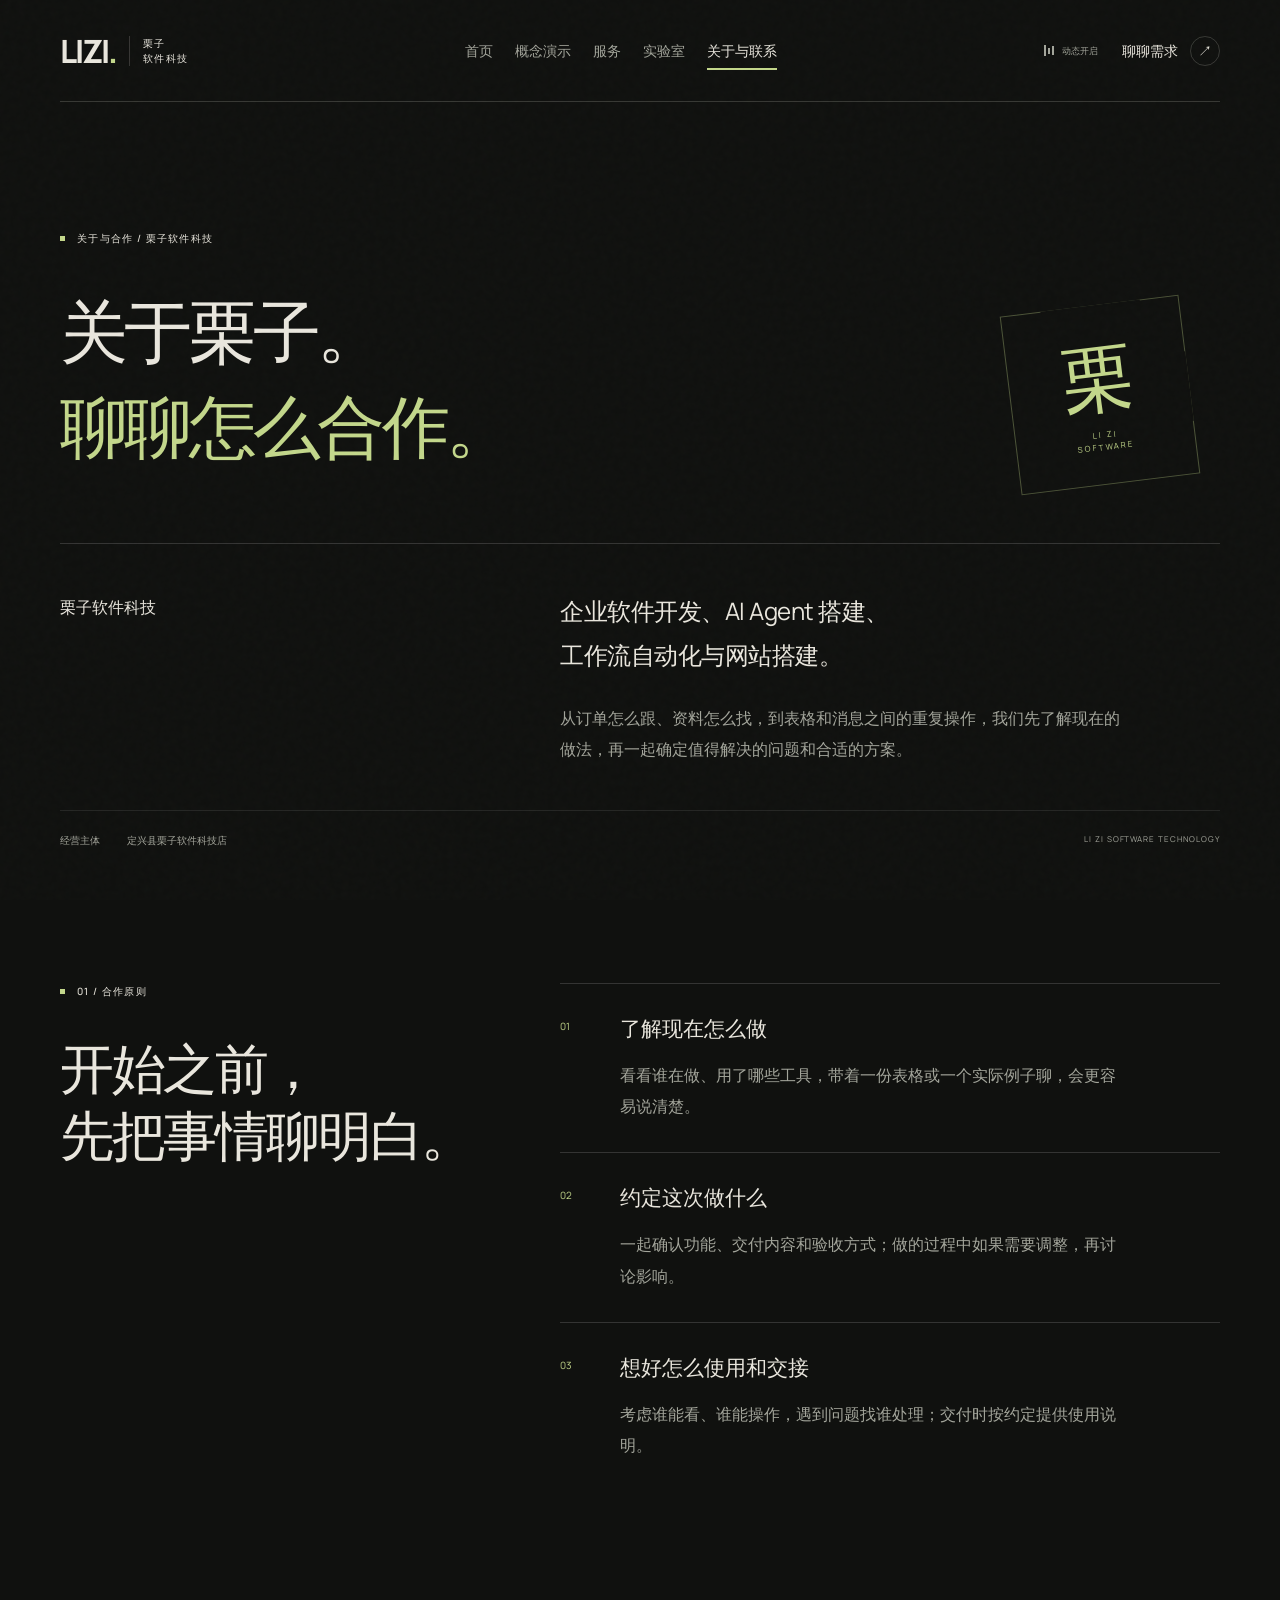
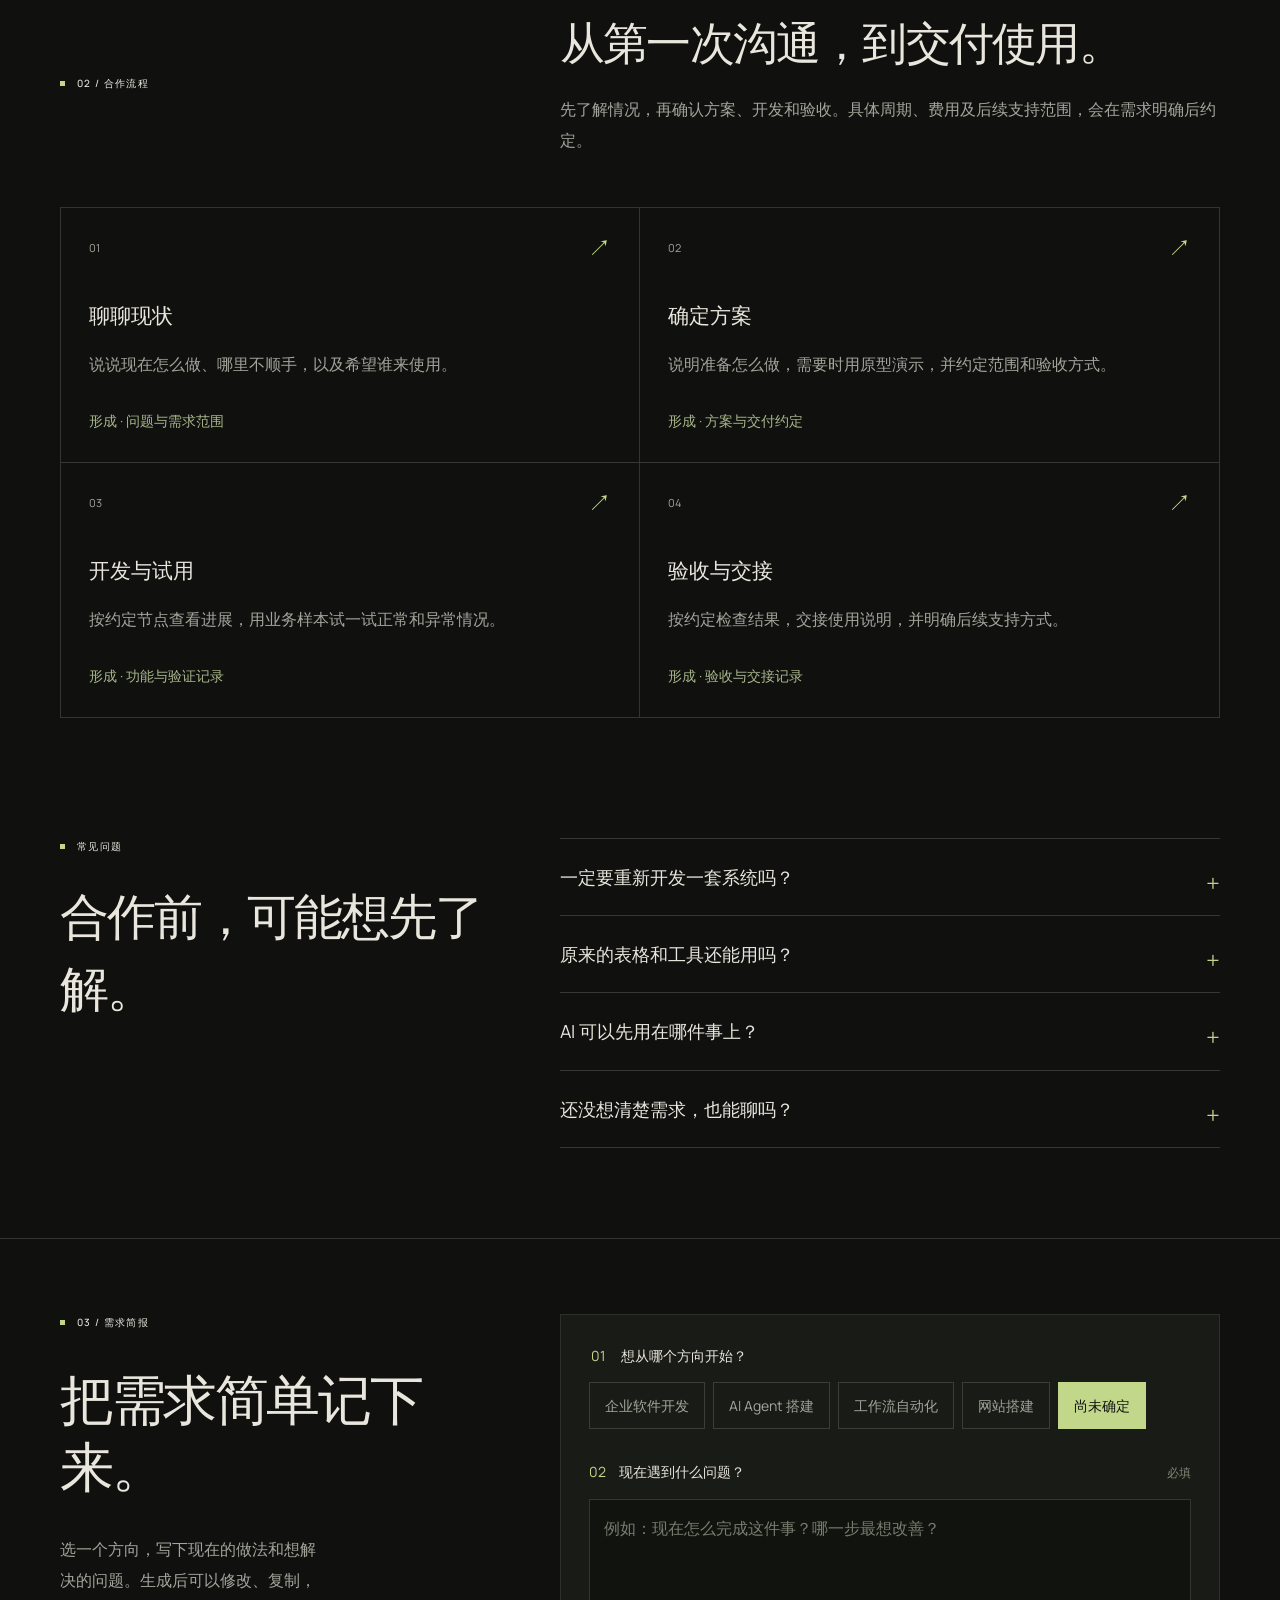
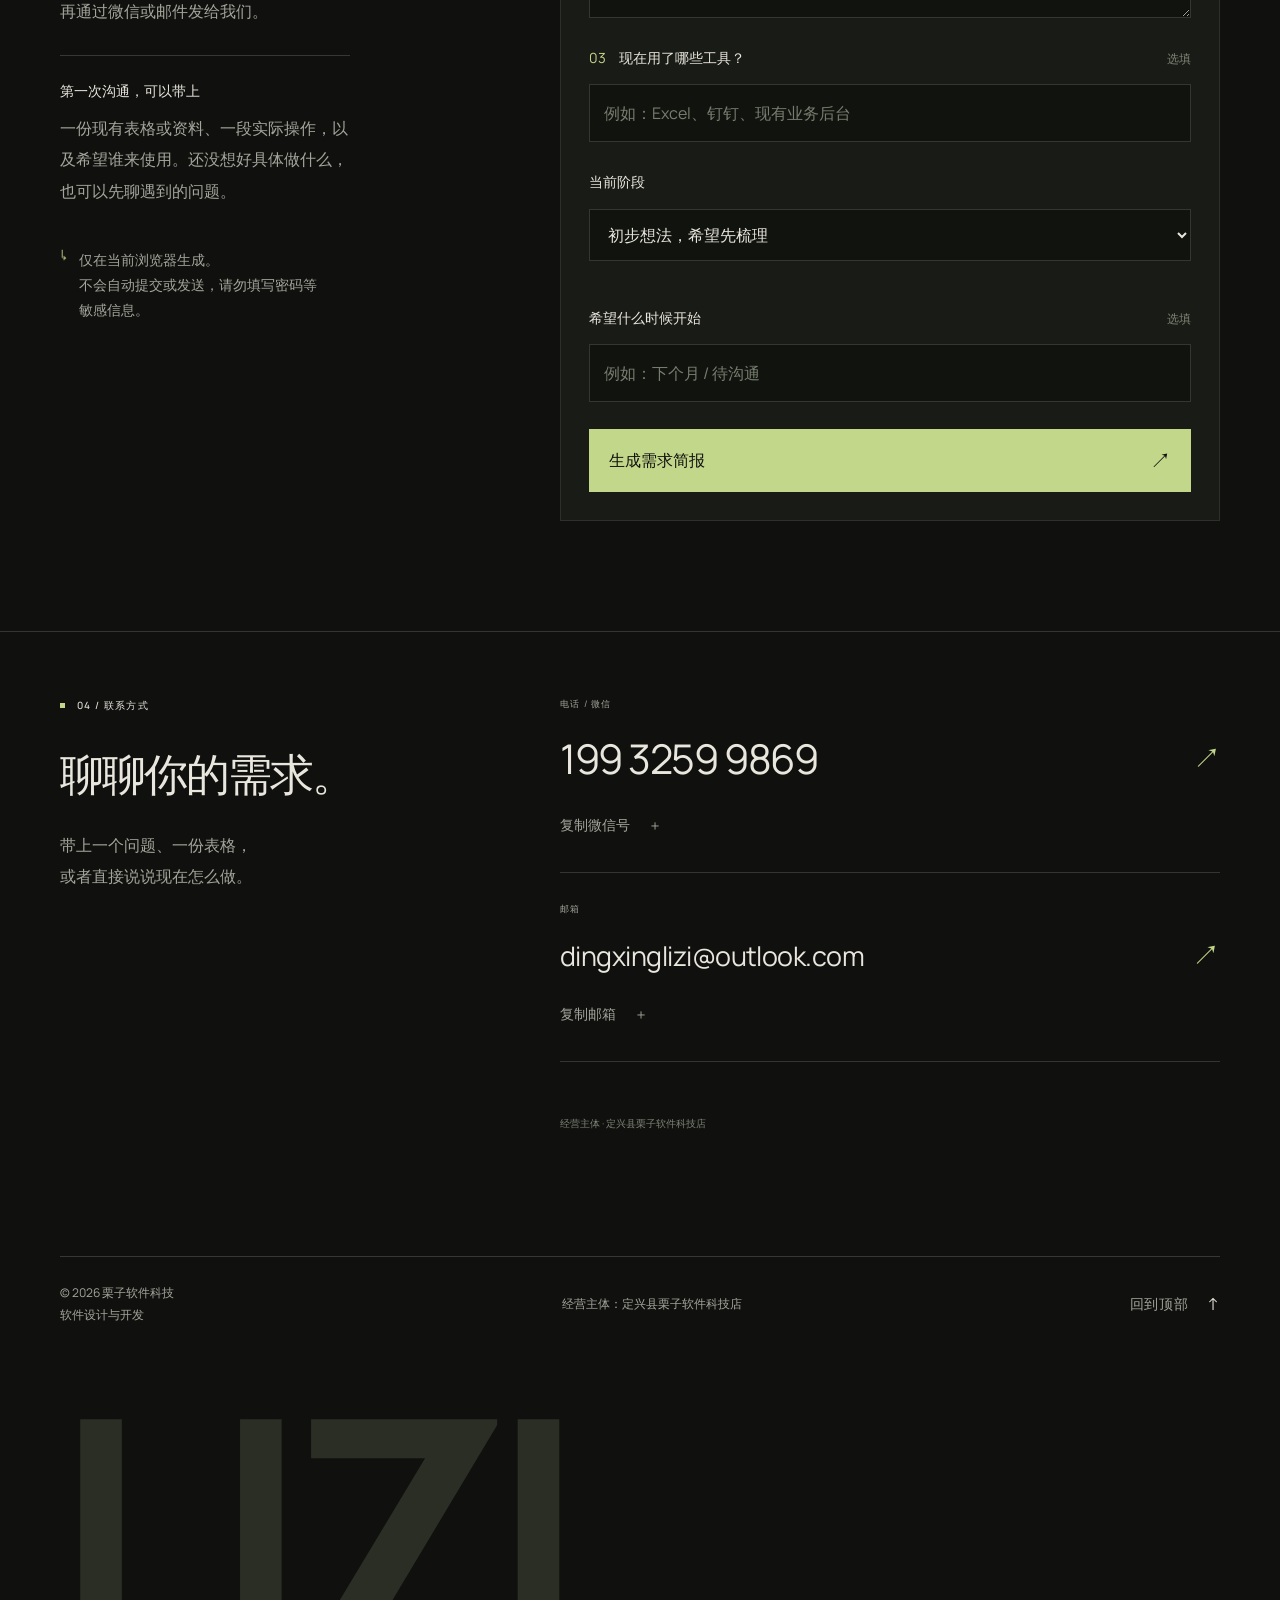
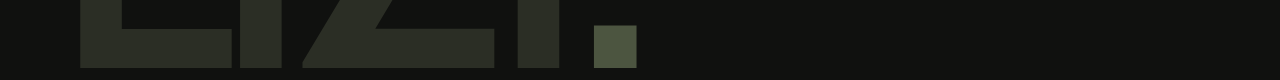
==== commit 718b73bb: "Explain everyday business problems and practical service options" ====
--- a/web/about.html
+++ b/web/about.html
@@ -1,38 +1,31 @@
-<!doctype html>
+<!DOCTYPE html>
+
 <html lang="zh-CN">
 <head>
-  <meta charset="utf-8"><meta name="viewport" content="width=device-width,initial-scale=1">
-  <meta name="description" content="了解栗子软件科技的合作方式，整理企业软件开发、AI Agent 搭建、工作流自动化或网站搭建需求。查看经营主体与真实联系方式。">
-  <title>关于与合作 — 栗子软件科技</title>
-  <link rel="stylesheet" href="shared.css?v=20261109-3"><link rel="stylesheet" href="about.css?v=20261109-3">
-  <script src="shared.js?v=20261109-3" defer></script><script src="about.js?v=20261109-3" defer></script>
-<link rel="icon" type="image/svg+xml" href="favicon.svg"><link rel="stylesheet" href="journey.css?v=20261109-3"><link rel="stylesheet" href="copy.css?v=20261109-3"></head>
+<meta charset="utf-8"/><meta content="width=device-width,initial-scale=1" name="viewport"/>
+<meta content="了解栗子软件科技的合作方式，整理企业软件开发、AI Agent 搭建、工作流自动化或网站搭建需求。查看经营主体与真实联系方式。" name="description"/>
+<title>关于与合作 — 栗子软件科技</title>
+<link href="shared.css?v=20261109-4" rel="stylesheet"/><link href="about.css?v=20261109-4" rel="stylesheet"/>
+<script defer="" src="shared.js?v=20261109-4"></script><script defer="" src="about.js?v=20261109-4"></script>
+<link href="favicon.svg" rel="icon" type="image/svg+xml"/><link href="journey.css?v=20261109-4" rel="stylesheet"/><link href="copy.css?v=20261109-4" rel="stylesheet"/></head>
 <body data-page="about">
 <div id="site-header"></div>
 <main id="main">
-  <section class="about-hero wrap">
-    <p class="eyebrow">关于与合作 / 栗子软件科技</p>
-    <div class="about-hero-title"><h1>关于栗子。<br><span>合作与联系。</span></h1><div class="about-hero-mark" aria-hidden="true"><span>栗</span><span>LI ZI<br>SOFTWARE</span></div></div>
-    <div class="about-introduction"><p class="about-intro-label">栗子软件科技</p><div><p class="about-intro-main">企业软件开发、AI Agent 搭建、<br class="about-desktop-break">工作流自动化与网站搭建。</p><p class="about-intro-detail">围绕企业的日常操作与业务需求，提供产品设计、开发与交付。先了解使用者、现有工具和具体问题，再确认实现范围、协作节点与验收方式。</p></div></div>
-    <div class="about-registration"><span>经营主体</span><span>定兴县栗子软件科技店</span><span>LI ZI SOFTWARE TECHNOLOGY</span></div>
-  </section>
-
-  <section class="about-principles wrap" aria-labelledby="principles-title">
-    <div class="about-section-heading"><p class="eyebrow">01 / 合作原则</p><h2 id="principles-title">合作前，<br>确认三件事。</h2></div>
-    <div class="about-principle-list"><article><span>01</span><div><h3>理解现有流程</h3><p>梳理当前操作、重复步骤、易错环节与共享信息，以具体业务明确需求。</p></div></article><article><span>02</span><div><h3>约定范围与节点</h3><p>在开发前约定本期范围、交付内容与验收方式。在关键节点通过原型、演示和记录确认方向，变更另行评估。</p></div></article><article><span>03</span><div><h3>考虑异常与交接</h3><p>一起考虑角色权限、异常处理、人工接管与交接文档。AI 输出和外部系统调用，应有与业务风险匹配的检查环节。</p></div></article></div>
-  </section>
-
-  <section class="about-process wrap" aria-labelledby="process-title"><div class="about-process-top"><p class="eyebrow">02 / 合作流程</p><h2 id="process-title">从需求梳理到交付。</h2><p>按需求梳理、方案确认、开发验证与验收交接推进。<br>具体周期、费用与支持范围，在需求明确后约定。</p></div><div class="about-process-grid"><article><div><span>01</span><span aria-hidden="true">↗</span></div><h3>沟通与梳理</h3><p>了解场景、角色、数据来源和现有工具，确定需要优先解决的问题。</p><span class="about-process-output">形成 · 问题与需求范围</span></article><article><div><span>02</span><span aria-hidden="true">↗</span></div><h3>方案与确认</h3><p>用流程和原型呈现实现方式，确认功能、边界、依赖及验收标准。</p><span class="about-process-output">形成 · 方案与交付约定</span></article><article><div><span>03</span><span aria-hidden="true">↗</span></div><h3>开发与验证</h3><p>按约定节点演示结果，用业务样本检查正常流程与异常路径。</p><span class="about-process-output">形成 · 功能与验证记录</span></article><article><div><span>04</span><span aria-hidden="true">↗</span></div><h3>交付与交接</h3><p>依据约定验收，交接必要文档与使用说明，明确后续支持方式。</p><span class="about-process-output">形成 · 验收与交接记录</span></article></div></section>
-
-  <section class="about-brief wrap" id="project-brief" aria-labelledby="brief-title"><div class="about-brief-intro"><p class="eyebrow">03 / 项目简报</p><h2 id="brief-title">整理需求，<br>便于沟通。</h2><p>选择服务方向，写下当前问题与使用场景。生成的简报可以编辑、复制，再通过微信或邮件发送。</p><div class="about-prepare"><h3>第一次沟通，可以先准备</h3><p>现在怎样完成这件事；一个具体的问题或操作样例；希望由谁使用。还没想清楚，也可以从现有做法聊起。</p></div><div class="about-privacy-note"><span aria-hidden="true">↳</span><p>仅在当前浏览器生成。<br>不会自动提交或发送，请勿填写密码等敏感信息。</p></div></div>
-    <div class="about-brief-tool"><form id="brief-form"><fieldset><legend><span>01</span> 需要哪项服务？</legend><div class="about-service-choices"><label><input type="radio" name="service" value="software"><span>企业软件开发</span></label><label><input type="radio" name="service" value="agent"><span>AI Agent 搭建</span></label><label><input type="radio" name="service" value="workflow"><span>工作流自动化</span></label><label><input type="radio" name="service" value="web"><span>网站搭建</span></label><label><input type="radio" name="service" value="undecided" checked><span>尚未确定</span></label></div></fieldset><div class="about-reference" id="brief-reference" hidden><div><span>参考概念</span><p id="brief-reference-name"></p><small>仅作沟通参考，请填写你自己的业务问题。</small></div><button id="clear-reference" type="button">清除参考 <span aria-hidden="true">×</span></button></div><p class="about-reference-status" id="reference-status" role="status" aria-live="polite"></p><div class="about-form-field"><label for="brief-scenario"><span>02</span> 想解决的业务问题 <span class="about-required">必填</span></label><textarea id="brief-scenario" name="scenario" rows="3" maxlength="600" required placeholder="例如：订单散落在多个表格里，需要统一录入、分派和跟踪进度。"></textarea></div><div class="about-form-field"><label for="brief-tools"><span>03</span> 目前使用的工具或系统 <span class="about-optional">选填</span></label><input id="brief-tools" name="tools" type="text" maxlength="200" placeholder="例如：Excel、钉钉、现有业务后台"></div><div class="about-form-row"><div class="about-form-field"><label for="brief-stage">当前阶段</label><select id="brief-stage" name="stage"><option>初步想法，希望先梳理</option><option>已有明确需求</option><option>已有系统，希望优化</option></select></div><div class="about-form-field"><label for="brief-time">期望启动时间 <span class="about-optional">选填</span></label><input id="brief-time" name="time" type="text" maxlength="80" placeholder="例如：下个月 / 待沟通"></div></div><button class="about-generate" type="submit"><span>生成项目简报</span><span aria-hidden="true">↗</span></button></form><div class="about-brief-result" id="brief-result" hidden><div class="about-result-top"><span>项目简报</span><button id="edit-brief" type="button">返回修改 ↗</button></div><label class="about-result-label" for="brief-output">项目简报 · 可直接编辑或复制</label><textarea id="brief-output" rows="13" spellcheck="false"></textarea><div class="about-copy-row"><button id="copy-brief" type="button"><span>复制简报</span><span aria-hidden="true">↗</span></button><p id="copy-status" role="status" aria-live="polite">复制后发送至下方微信或邮箱。</p></div><a class="about-result-contact" href="#contact-details">查看联系信息 <span aria-hidden="true">↗</span></a></div></div>
-  </section>
-
-  <section class="about-contact wrap" id="contact-details" aria-labelledby="contact-title"><div class="about-contact-heading"><p class="eyebrow">04 / 联系方式</p><h2 id="contact-title">讨论项目需求。</h2><p>带上一个问题、一段流程，<br>或一份刚刚整理好的简报。</p></div><div class="about-contact-details"><div class="about-contact-item"><span>电话 / 微信</span><a href="tel:19932599869" aria-label="拨打电话 19932599869">199 3259 9869 <span aria-hidden="true">↗</span></a><button class="about-contact-copy" type="button" data-contact-copy="19932599869" aria-label="复制微信号 19932599869">复制微信号 <span aria-hidden="true">＋</span></button></div><div class="about-contact-item"><span>邮箱</span><a class="about-email" href="mailto:dingxinglizi@outlook.com">dingxinglizi@outlook.com <span aria-hidden="true">↗</span></a><button class="about-contact-copy" type="button" data-contact-copy="dingxinglizi@outlook.com" aria-label="复制邮箱地址">复制邮箱 <span aria-hidden="true">＋</span></button></div><p class="about-contact-status" id="contact-status" role="status" aria-live="polite"></p><p class="about-contact-legal">经营主体 · 定兴县栗子软件科技店</p></div></section>
+<section class="about-hero wrap">
+<p class="eyebrow">关于与合作 / 栗子软件科技</p>
+<div class="about-hero-title"><h1>关于栗子。<br/><span>聊聊怎么合作。</span></h1><div aria-hidden="true" class="about-hero-mark"><span>栗</span><span>LI ZI<br/>SOFTWARE</span></div></div>
+<div class="about-introduction"><p class="about-intro-label">栗子软件科技</p><div><p class="about-intro-main">企业软件开发、AI Agent 搭建、<br/>工作流自动化与网站搭建。</p><p class="about-intro-detail">从订单怎么跟、资料怎么找，到表格和消息之间的重复操作，我们先了解现在的做法，再一起确定值得解决的问题和合适的方案。</p></div></div>
+<div class="about-registration"><span>经营主体</span><span>定兴县栗子软件科技店</span><span>LI ZI SOFTWARE TECHNOLOGY</span></div>
+</section>
+<section aria-labelledby="principles-title" class="about-principles wrap">
+<div class="about-section-heading"><p class="eyebrow">01 / 合作原则</p><h2 id="principles-title">开始之前，<br/>先把事情聊明白。</h2></div>
+<div class="about-principle-list"><article><span>01</span><div><h3>了解现在怎么做</h3><p>看看谁在做、用了哪些工具，带着一份表格或一个实际例子聊，会更容易说清楚。</p></div></article><article><span>02</span><div><h3>约定这次做什么</h3><p>一起确认功能、交付内容和验收方式；做的过程中如果需要调整，再讨论影响。</p></div></article><article><span>03</span><div><h3>想好怎么使用和交接</h3><p>考虑谁能看、谁能操作，遇到问题找谁处理；交付时按约定提供使用说明。</p></div></article></div>
+</section>
+<section aria-labelledby="process-title" class="about-process wrap"><div class="about-process-top"><p class="eyebrow">02 / 合作流程</p><h2 id="process-title">从第一次沟通，到交付使用。</h2><p>先了解情况，再确认方案、开发和验收。具体周期、费用及后续支持范围，会在需求明确后约定。</p></div><div class="about-process-grid"><article><div><span>01</span><span aria-hidden="true">↗</span></div><h3>聊聊现状</h3><p>说说现在怎么做、哪里不顺手，以及希望谁来使用。</p><span class="about-process-output">形成 · 问题与需求范围</span></article><article><div><span>02</span><span aria-hidden="true">↗</span></div><h3>确定方案</h3><p>说明准备怎么做，需要时用原型演示，并约定范围和验收方式。</p><span class="about-process-output">形成 · 方案与交付约定</span></article><article><div><span>03</span><span aria-hidden="true">↗</span></div><h3>开发与试用</h3><p>按约定节点查看进展，用业务样本试一试正常和异常情况。</p><span class="about-process-output">形成 · 功能与验证记录</span></article><article><div><span>04</span><span aria-hidden="true">↗</span></div><h3>验收与交接</h3><p>按约定检查结果，交接使用说明，并明确后续支持方式。</p><span class="about-process-output">形成 · 验收与交接记录</span></article></div></section><section aria-labelledby="faq-title" class="about-faq wrap"><div class="about-section-heading"><p class="eyebrow">常见问题</p><h2 id="faq-title">合作前，可能想先了解。</h2></div><div class="about-faq-list"><details><summary>一定要重新开发一套系统吗？</summary><p>不一定。先看看现在怎么做、问题出在哪一段，再判断是调整现有流程、补一个小工具，还是有必要开发新系统。</p></details><details><summary>原来的表格和工具还能用吗？</summary><p>可以先梳理哪些需要保留。能否与新功能连接，要看现有工具提供的能力、权限和具体需求，确认后再定方案。</p></details><details><summary>AI 可以先用在哪件事上？</summary><p>可以从查产品资料、整理会议记录或起草常见回复开始，选一件资料比较齐全、有人能核对结果的事先试。重要内容仍由人确认。</p></details><details><summary>还没想清楚需求，也能聊吗？</summary><p>可以。带一份平时用的表格，或者讲讲一次具体操作和遇到的问题，就能作为沟通起点。</p></details></div></section>
+<section aria-labelledby="brief-title" class="about-brief wrap" id="project-brief"><div class="about-brief-intro"><p class="eyebrow">03 / 需求简报</p><h2 id="brief-title">把需求简单记下来。</h2><p>选一个方向，写下现在的做法和想解决的问题。生成后可以修改、复制，再通过微信或邮件发给我们。</p><div class="about-prepare"><h3>第一次沟通，可以带上</h3><p>一份现有表格或资料、一段实际操作，以及希望谁来使用。还没想好具体做什么，也可以先聊遇到的问题。</p></div><div class="about-privacy-note"><span aria-hidden="true">↳</span><p>仅在当前浏览器生成。<br/>不会自动提交或发送，请勿填写密码等敏感信息。</p></div></div>
+<div class="about-brief-tool"><form id="brief-form"><fieldset><legend><span>01</span> 想从哪个方向开始？ </legend><div class="about-service-choices"><label><input name="service" type="radio" value="software"/><span>企业软件开发</span></label><label><input name="service" type="radio" value="agent"/><span>AI Agent 搭建</span></label><label><input name="service" type="radio" value="workflow"/><span>工作流自动化</span></label><label><input name="service" type="radio" value="web"/><span>网站搭建</span></label><label><input checked="" name="service" type="radio" value="undecided"/><span>尚未确定</span></label></div></fieldset><div class="about-reference" hidden="" id="brief-reference"><div><span>参考概念</span><p id="brief-reference-name"></p><small>仅作沟通参考，请填写你自己的业务问题。</small></div><button id="clear-reference" type="button">清除参考 <span aria-hidden="true">×</span></button></div><p aria-live="polite" class="about-reference-status" id="reference-status" role="status"></p><div class="about-form-field"><label for="brief-scenario"><span>02</span> 现在遇到什么问题？ <span class="about-required">必填</span></label><textarea id="brief-scenario" maxlength="600" name="scenario" placeholder="例如：现在怎么完成这件事？哪一步最想改善？" required="" rows="3"></textarea></div><div class="about-form-field"><label for="brief-tools"><span>03</span> 现在用了哪些工具？ <span class="about-optional">选填</span></label><input id="brief-tools" maxlength="200" name="tools" placeholder="例如：Excel、钉钉、现有业务后台" type="text"/></div><div class="about-form-row"><div class="about-form-field"><label for="brief-stage">当前阶段</label><select id="brief-stage" name="stage"><option>初步想法，希望先梳理</option><option>已有明确需求</option><option>已有系统，希望优化</option></select></div><div class="about-form-field"><label for="brief-time">希望什么时候开始 <span class="about-optional">选填</span></label><input id="brief-time" maxlength="80" name="time" placeholder="例如：下个月 / 待沟通" type="text"/></div></div><button class="about-generate" type="submit"><span>生成需求简报</span><span aria-hidden="true">↗</span></button></form><div class="about-brief-result" hidden="" id="brief-result"><div class="about-result-top"><span>需求简报</span><button id="edit-brief" type="button">返回修改 ↗</button></div><label class="about-result-label" for="brief-output">需求简报 · 可直接编辑或复制</label><textarea id="brief-output" rows="13" spellcheck="false"></textarea><div class="about-copy-row"><button id="copy-brief" type="button"><span>复制简报</span><span aria-hidden="true">↗</span></button><p aria-live="polite" id="copy-status" role="status">复制后发送至下方微信或邮箱。</p></div><a class="about-result-contact" href="#contact-details">查看联系信息 <span aria-hidden="true">↗</span></a></div></div>
+</section>
+<section aria-labelledby="contact-title" class="about-contact wrap" id="contact-details"><div class="about-contact-heading"><p class="eyebrow">04 / 联系方式</p><h2 id="contact-title">聊聊你的需求。</h2><p>带上一个问题、一份表格，<br/>或者直接说说现在怎么做。</p></div><div class="about-contact-details"><div class="about-contact-item"><span>电话 / 微信</span><a aria-label="拨打电话 19932599869" href="tel:19932599869">199 3259 9869 <span aria-hidden="true">↗</span></a><button aria-label="复制微信号 19932599869" class="about-contact-copy" data-contact-copy="19932599869" type="button">复制微信号 <span aria-hidden="true">＋</span></button></div><div class="about-contact-item"><span>邮箱</span><a class="about-email" href="mailto:dingxinglizi@outlook.com">dingxinglizi@outlook.com <span aria-hidden="true">↗</span></a><button aria-label="复制邮箱地址" class="about-contact-copy" data-contact-copy="dingxinglizi@outlook.com" type="button">复制邮箱 <span aria-hidden="true">＋</span></button></div><p aria-live="polite" class="about-contact-status" id="contact-status" role="status"></p><p class="about-contact-legal">经营主体 · 定兴县栗子软件科技店</p></div></section>
 </main>
 <div id="site-footer"></div>
 </body></html>
-
-
-
-
--- a/web/copy.css
+++ b/web/copy.css
@@ -23,3 +23,36 @@
 }
 @media(max-width:360px){.hero-h1{font-size:15.2vw}.hero-business li{font-size:14px}.about-hero-title h1{font-size:27px}.cap-heading h1{font-size:31px}.cap-tab{font-size:12px}.about-intro-main{font-size:17px}}
 
+/* Approved human copy: readable paragraphs, open scenario cards, and native FAQ. */
+body{font-size:14px}main,section,article,.wrap{min-width:0}p{overflow-wrap:break-word}
+.desktop-nav{gap:22px}.nav-item,.header-contact,.mobile-project-link{font-size:14px}.header-contact{gap:12px}.brand-cn{flex:none}
+.hero-topline .eyebrow,.hero-topline .mono,.hero-business-label,.system-control-label,.system-tab-description{font-size:14px;line-height:1.7}.hero-topline .mono{letter-spacing:0}.hero-system-control{width:280px}.system-tab-description{width:280px}
+.problem-heading{grid-template-columns:1fr 2fr}.problem-heading h2{max-width:760px}.problem-grid{grid-template-columns:repeat(2,minmax(0,1fr));border-top:1px solid var(--line)}
+.problem-route,.problem-route:first-child,.problem-route:last-child{display:flex;flex-direction:column;padding:38px 40px 32px;min-height:0;border:0;border-bottom:1px solid var(--line)}
+.problem-route:nth-child(odd){padding-left:0;border-right:1px solid var(--line)}.problem-route:nth-child(even){padding-right:0}.problem-route h3{font-size:clamp(28px,3.2vw,46px);line-height:1.45;margin-top:25px;letter-spacing:-.04em}
+.problem-index{font-size:14px;line-height:1.8;letter-spacing:0}.problem-story{margin-top:24px;margin-bottom:16px;max-width:490px}.problem-route .problem-story p{font-size:16px;line-height:1.95;margin:0 0 17px;max-width:none}.problem-route .problem-story .problem-situation{color:#a9b29d}.problem-route .problem-story .problem-solution{color:var(--paper)}.problem-route .problem-story .problem-change{color:#c4d3ad;margin-bottom:0}.problem-action{font-size:14px;line-height:1.8;min-height:48px;padding-top:12px;margin-top:auto;align-items:center}.problem-action i{flex:none}
+.selected-note,.work-preview-title p,.selected-end p,.cooperation-steps p,.footer-intro{font-size:16px;line-height:1.9}.selected-end p{max-width:650px}.selected-end .text-link,.preview-enter,.home-lab-inline>span,.home-lab-inline .text-link{font-size:14px}.cooperation-steps h3{font-size:22px;line-height:1.6}.cooperation-steps{grid-template-columns:repeat(4,minmax(0,1fr))}.cooperation-steps li{padding-right:24px}.cooperation-steps li+li{padding-left:24px}
+.cap-intro{font-size:20px;line-height:1.9}.cap-intro>span,.cap-experience-heading>p,.cap-small-note,.cap-sim-footnote,.cap-scenario-actions>p>span{font-size:14px;line-height:1.9}.cap-intro>span{display:block;margin-top:12px}.cap-heading h1{font-size:clamp(44px,6.1vw,88px);line-height:1.4;max-width:1100px}.cap-tabs{grid-template-columns:repeat(3,minmax(0,1fr))}.cap-tab{min-width:0;font-size:16px;line-height:1.8}.cap-tab>span{flex:none}.cap-node strong{font-size:16px;line-height:1.8}.cap-step-copy h3{font-size:26px;line-height:1.6}.cap-step-copy>p,.cap-output strong{font-size:16px;line-height:1.9}.cap-output>span,.cap-step-label,.cap-next,.cap-sim-top,.cap-sim-mode,.cap-node-number{font-size:14px}.cap-scenario-actions>p{font-size:20px;line-height:1.8}.cap-scenario-actions>div{flex-wrap:wrap;gap:18px}.service-existing-tools{font-size:16px;line-height:2;color:var(--muted);max-width:850px;margin:26px 0 42px}.cap-service-content>p,.cap-deliverable p,.cap-boundary-list p{font-size:16px;line-height:2}.cap-service-content .service-example{margin-top:18px}.cap-service-content .service-preparation{font-size:14px!important;line-height:1.9!important}.cap-deliverable>span,.cap-service-tags,.service-consult{font-size:14px}.cap-service-heading h3{font-size:clamp(24px,2.5vw,36px)}.cap-boundary-list h3{font-size:22px;line-height:1.6}
+.work-intro h1{font-size:clamp(42px,6.5vw,92px);line-height:1.4}.work-intro-bottom p,.work-disclaimer,.work-case-caption p{font-size:16px;line-height:1.9}.work-case-caption p{max-width:650px}.work-case-caption h2{line-height:1.6}.work-filters button,.work-contact{font-size:14px}.work-outro h2{line-height:1.5}
+.project-lead>p{font-size:24px;line-height:1.7}.project-facts p,.project-crumb a,.demo-footnote p,.demo-footnote p>span,.story-section>p,.approach-steps p,.scope-list p,.scope-note>p,.project-consult p:not(.eyebrow),.next-project p{font-size:16px;line-height:1.95}.project-facts>div>span,.demo-heading>span:last-child,.chapter-nav a,.story-kicker,.approach-steps small,.scope-note>span,.scope-list em{font-size:14px;line-height:1.8}.scope-list h3{font-size:18px}.project-facts{grid-template-columns:1fr 1.3fr .65fr}.project-body{grid-template-columns:1fr 2.8fr;column-gap:7%}.chapter-nav{max-width:240px}.chapter-nav a{min-height:44px;align-items:center}.scope-list>div{flex-wrap:wrap}.scope-list>div>div{min-width:180px}.scope-list em{white-space:normal}.demo-footnote{align-items:start}.demo-footnote p{max-width:650px}.project-heading h1,.next-project h2{flex-wrap:wrap;row-gap:8px;line-height:1.4}
+.demo-nav button{font-size:14px;min-height:48px}.app-heading{align-items:start;flex-wrap:wrap}.app-heading small,.app-heading p,.app-stats small,.app-stats p,.app-section-title>span,.app-section-title>button,.app-projects small,.app-projects p,.app-projects>div>div>span,.app-tag,.app-task-row strong,.app-task-row small,.task-detail-top>span:last-child,.task-detail>p,.task-detail dl>div,.task-deliverable b,.task-deliverable small,.task-action p,.activity-list small,.activity-list p,.app-info,.knowledge-question>span,.knowledge-answer small,.knowledge-answer p,.knowledge-answer ol,.knowledge-answer .answer-note,.knowledge-actions>span,.citation b,.citation small,.citation>i,.source-head p,.source-body>small,.source-body>p,.source-footer,.boundary-cards article>span,.boundary-cards p,.boundary-cards .app-tag,.workflow-demo-node small,.workflow-demo-node p,.workflow-simulation small,.workflow-simulation p,.run-summary small,.app-empty p,.app-empty button,.rule-row>small,.rule-row>strong>span{font-size:14px;line-height:1.9}
+.app-heading h2{font-size:26px;line-height:1.5}.app-stats b span{display:block;font-size:14px;line-height:1.7;margin-left:0;letter-spacing:0}.app-section-title h3,.app-projects h3,.activity-list h3,.task-detail dt,.task-detail dd,.workflow-demo-node h3,.rule-heading h3,.rule-row>strong,.source-head h3{font-size:16px;line-height:1.8}.app-button{font-size:14px;min-height:48px}.app-stats>div{padding:16px 14px}.app-projects{grid-template-columns:repeat(3,minmax(0,1fr))}.app-projects>div{min-width:0}.app-projects>div>div{flex-wrap:wrap}.app-task-row{flex-wrap:wrap}.app-task-row>div{min-width:160px}.app-task-row .app-tag{width:auto}.knowledge-question>p,.source-body blockquote{font-size:16px;line-height:1.9}.citation{flex-wrap:wrap}.knowledge-actions{flex-wrap:wrap}.workflow-demo-node{min-width:0;width:min(100%,370px);box-sizing:border-box}.workflow-simulation{flex-wrap:wrap}.run-summary{flex-wrap:wrap;gap:22px}.rule-row{gap:18px}.task-detail dl>div{align-items:start;gap:12px;margin:14px 0}.task-detail dd{min-width:0}.task-detail dt{width:70px;flex:none}.task-action{flex-wrap:wrap}.source-footer{flex-wrap:wrap}
+.about-hero-title h1{font-size:clamp(40px,5.3vw,78px);line-height:1.4}.about-intro-detail,.about-principle-list p,.about-process-top>p:last-child,.about-process-grid article>p,.about-brief-intro>p:not(.eyebrow),.about-prepare p,.about-contact-heading>p:last-child{font-size:16px;line-height:1.95}.about-intro-main{font-size:24px;line-height:1.85}.about-process-output,.about-prepare h3,.about-privacy-note p,.about-brief-tool legend,.about-form-field>label,.about-form-row .about-form-field>label,.about-service-choices label>span,.about-reference>div>span,.about-reference small,.about-reference button,.about-reference-status,.about-result-top>span,.about-result-top button,.about-result-label,.about-copy-row p,.about-contact-copy,.about-result-contact{font-size:14px;line-height:1.8}.about-brief-tool textarea,.about-brief-tool input[type=text],.about-brief-tool select,.about-brief-tool #brief-output{font-size:16px;line-height:1.9}.about-generate,.about-copy-row>button{font-size:16px;min-height:48px}.about-form-field .about-required,.about-form-field .about-optional{font-size:12px}.about-brief-tool legend>span,.about-form-field>label>span:first-child:not(.about-optional){font-size:14px}.about-brief-tool select{height:auto;min-height:50px}.about-brief-tool{padding:28px}.about-form-row{grid-template-columns:1fr}.about-process-grid{grid-template-columns:repeat(2,minmax(0,1fr))}.about-process-grid article{min-height:0;padding:28px}.about-process-grid article:nth-child(2){border-right:0}.about-process-grid article:nth-child(-n+2){border-bottom:1px solid var(--line)}.about-process-grid h3{line-height:1.6}.about-reference p{font-size:16px}.about-result-top{flex-wrap:wrap}.about-faq{display:grid;grid-template-columns:1fr 1.5fr;gap:60px;padding-top:10px;padding-bottom:90px}.about-faq .about-section-heading h2{font-size:clamp(32px,3.8vw,52px);margin-top:25px;line-height:1.5}.about-faq-list{min-width:0}.about-faq details{border-top:1px solid var(--line);padding:0}.about-faq details:last-child{border-bottom:1px solid var(--line)}.about-faq summary{font-size:18px;line-height:1.8;cursor:pointer;padding:22px 32px 22px 0;min-height:44px;list-style:none;position:relative}.about-faq summary::-webkit-details-marker{display:none}.about-faq summary:after{content:'+';position:absolute;right:0;top:22px;color:var(--accent);font-size:24px;font-weight:300}.about-faq details[open] summary:after{content:'−'}.about-faq details p{font-size:16px;line-height:2;color:var(--muted);margin:0;padding:0 25px 25px 0}.about-faq summary:focus-visible{outline:2px solid var(--accent);outline-offset:4px}
+.lab-intro>p,.lab-caption,.lab-notes p,.lab-motion-state,.lab-status,.lab-setting,.lab-tools button,.lab-controls button{font-size:14px;line-height:1.9}.lab-caption{gap:20px;align-items:start}.lab-caption span{min-width:0}.lab-notes p{font-size:16px}.footer-project-link,.contact-item>div>span,.copy-button,.back-top{font-size:14px}.footer-bottom,.footer-bottom small,.footer-legal{font-size:12px;line-height:1.9}.copy-feedback{font-size:14px;line-height:1.8}.text-link,button,.copy-button,.back-top,.service-consult{min-height:44px}.text-link{display:inline-flex;align-items:center}.footer-top{min-width:0}.contact-list{min-width:0}.contact-item strong{overflow-wrap:anywhere}.footer-headline{font-size:clamp(40px,5vw,76px);line-height:1.4}
+@media(max-width:1100px){.desktop-nav{gap:15px}.nav-item{font-size:13px}.site-header{gap:20px}.header-end{gap:12px}.problem-route,.problem-route:first-child,.problem-route:last-child{padding-top:30px;padding-bottom:26px}.problem-route:nth-child(odd){padding-right:26px}.problem-route:nth-child(even){padding-left:26px}.cap-tab{font-size:14px}.project-body{column-gap:5%}.product-sidebar{width:170px}.product-main{padding-left:24px;padding-right:24px}.app-projects{grid-template-columns:1fr}.hero-topline .mono{font-size:12px}.hero-topline .eyebrow{font-size:12px}.about-faq{gap:40px;grid-template-columns:.8fr 1.4fr}.cooperation-steps{grid-template-columns:repeat(2,minmax(0,1fr))}.cooperation-steps li,.cooperation-steps li+li{padding:26px 24px 24px 0;border:0}.cooperation-steps li:nth-child(even){border-left:1px solid var(--line);padding-left:24px;padding-right:0}.cooperation-steps li:nth-child(n+3){border-top:1px solid var(--line)}}
+@media(max-width:760px){
+ .site-header{gap:12px}.header-end{gap:10px}.header-contact{font-size:14px}.desktop-nav{display:none}.hero-topline .eyebrow{font-size:12px;max-width:240px}.hero-business-label{display:none}.hero-system-control{width:auto}.system-control-label{font-size:14px}.hero-actions .button,.hero-actions .button-outline{font-size:14px}.hero-topline .mono{display:none}
+ .problem-heading h2{font-size:32px;line-height:1.5}.problem-grid{grid-template-columns:1fr}.problem-route,.problem-route:first-child,.problem-route:last-child,.problem-route:nth-child(odd),.problem-route:nth-child(even){padding:30px 0;border:0;border-bottom:1px solid var(--line)}.problem-route h3{font-size:32px;margin-top:20px}.problem-story{margin-top:20px;max-width:none}.problem-route .problem-story p{font-size:16px;margin-bottom:16px}.problem-index,.problem-action{font-size:14px}.problem-action{padding-top:10px;min-height:48px}.selected-section .section-head h2{font-size:34px;line-height:1.5}.selected-note,.work-preview-title p,.selected-end p,.cooperation-steps p{font-size:16px}.selected-end .text-link,.selected-section .section-head .text-link,.preview-enter,.home-lab-inline>span,.home-lab-inline .text-link{font-size:14px}.home-lab-inline{flex-wrap:wrap;gap:4px}.cooperation-heading h2{font-size:34px;line-height:1.5}
+ .cap-heading h1{font-size:38px;line-height:1.5}.cap-intro{font-size:18px}.cap-experience-heading h2{font-size:34px;line-height:1.5}.cap-experience-heading>p,.cap-sim-footnote,.cap-small-note{font-size:14px}.cap-tabs{grid-template-columns:1fr}.cap-tab{font-size:16px;min-height:54px}.cap-service-heading h3{font-size:28px}.cap-service-content>p,.cap-deliverable p,.cap-boundary-list p{font-size:16px}.cap-step-copy h3{font-size:24px}.cap-step-copy>p,.cap-output strong{font-size:16px}.service-existing-tools{font-size:16px;margin:22px 0 34px}.cap-output{flex-wrap:wrap}.cap-output strong{min-width:0}.cap-sim-top{gap:10px;flex-wrap:wrap}.cap-scenario-actions>p{font-size:20px}.cap-scenario-actions>div{display:grid;justify-items:start;gap:15px}.cap-cta h2,.cap-boundaries h2{font-size:34px;line-height:1.5}
+ .work-intro h1{font-size:40px;line-height:1.5}.work-intro-bottom p,.work-disclaimer,.work-case-caption p{font-size:16px}.work-case-caption h2{font-size:25px}.work-filterbar{flex-wrap:wrap;gap:18px}.work-filters button{font-size:14px}.work-outro h2{font-size:34px;line-height:1.5}
+ .project-heading h1{font-size:58px;line-height:1.4}.project-heading h1>span{font-size:29px;line-height:1.5}.project-facts{grid-template-columns:1fr;gap:20px}.project-facts p{margin-top:5px}.project-lead>p{font-size:22px}.project-body{display:block}.chapter-nav{position:static;display:flex;flex-wrap:wrap;max-width:none;gap:5px 20px;margin-bottom:32px}.chapter-nav>span{flex-basis:100%;margin:0 0 5px}.chapter-nav a{font-size:14px}.product-sidebar{width:auto}.product-main{padding-left:18px;padding-right:18px}.app-projects{grid-template-columns:1fr}.app-stats{grid-template-columns:1fr}.app-stats b{font-size:32px}.app-stats b span{display:inline;margin-left:10px}.app-heading h2{font-size:25px}.task-detail{padding:22px 18px}.task-detail>h3{font-size:22px;line-height:1.6}.app-task-row>div{min-width:145px}.person-dot{display:none}.app-task-row .app-tag{margin-left:23px}.source-body{padding:22px 18px}.source-body h4{font-size:23px;line-height:1.6}.source-footer{display:grid;gap:10px}.knowledge-answer{gap:10px}.knowledge-mark{font-size:23px}.citation>div{min-width:140px}.citation>i{flex-basis:100%}.task-deliverable{flex-wrap:wrap}.task-deliverable>div{min-width:140px}.rule-row{grid-template-columns:1fr;gap:8px}.rule-heading{flex-wrap:wrap}.rule-heading h3{flex-basis:calc(100% - 38px)}.rule-row>strong{font-size:16px;line-height:1.9}.workflow-demo-node{width:100%}.workflow-simulation{align-items:stretch}.workflow-simulation .app-button{width:100%;justify-content:center}.story-section>h2{font-size:32px;line-height:1.5}.story-section>p,.approach-steps p,.scope-list p,.scope-note>p{font-size:16px}.demo-heading{gap:16px;align-items:start;flex-wrap:wrap}.demo-footnote{display:block}.demo-footnote>span{display:none}.scope-list>div>div{min-width:0;flex-basis:calc(100% - 34px)}.scope-list em{margin-left:30px}.next-project h2{font-size:42px}.next-project h2>span{font-size:25px}.next-arrow{width:48px;height:48px;flex:none;font-size:26px}.project-consult h2{font-size:31px;line-height:1.5}.project-consult>div:last-child{display:grid;justify-items:start}.project-consult .button{font-size:14px}
+ .about-hero-title h1{font-size:38px;line-height:1.5}.about-hero-mark{display:none}.about-intro-main{font-size:20px}.about-intro-detail,.about-principle-list p,.about-process-top>p:last-child,.about-process-grid article>p,.about-brief-intro>p:not(.eyebrow),.about-prepare p,.about-contact-heading>p:last-child{font-size:16px}.about-section-heading h2,.about-brief-intro h2,.about-process-top h2{font-size:34px;line-height:1.5}.about-principle-list h3,.about-process-grid h3{font-size:22px;line-height:1.6}.about-process-grid{grid-template-columns:1fr}.about-process-grid article,.about-process-grid article:last-child{padding:26px 20px;border:0;border-bottom:1px solid var(--line)}.about-process-grid article:last-child{border-bottom:0}.about-process-grid article>div{margin-bottom:20px}.about-process-output{font-size:14px}.about-brief-tool{padding:24px 16px}.about-service-choices label>span{font-size:14px;padding:10px 12px}.about-form-field>label{flex-wrap:wrap;row-gap:5px}.about-form-field .about-required,.about-form-field .about-optional{font-size:12px}.about-brief-tool textarea,.about-brief-tool input[type=text],.about-brief-tool select{font-size:16px}.about-faq{display:block;padding-top:0;padding-bottom:60px}.about-faq .about-section-heading h2{font-size:32px;margin-bottom:28px}.about-faq summary{font-size:18px}.about-contact-item>a{font-size:clamp(24px,8vw,34px)}.about-contact-item>a.about-email{font-size:clamp(17px,4.8vw,22px)}.about-reference{padding:14px}.about-reference button,.about-copy-row p,.about-result-top>span,.about-result-top button,.about-result-label,.about-contact-copy,.about-result-contact{font-size:14px}
+ .lab-intro{gap:24px}.lab-intro>p{font-size:16px}.lab-caption{flex-direction:column;gap:10px;font-size:14px}.lab-notes p{font-size:16px}.lab-setting,.lab-tools button,.lab-controls button{font-size:14px}.lab-toolbar{gap:16px}.lab-controls{flex-wrap:wrap}.lab-motion-state,.lab-status{font-size:14px}.contact-item strong{font-size:24px}.contact-item.email strong{font-size:17px}.contact-item{gap:12px}.copy-button{font-size:14px;padding:10px;white-space:nowrap}.footer-top{padding-bottom:40px}.footer-intro{font-size:16px}.footer-headline{font-size:40px;line-height:1.5}.footer-bottom{gap:14px}.footer-project-link{font-size:14px}
+}
+@media(max-width:400px){.cooperation-steps{grid-template-columns:1fr}.cooperation-steps li,.cooperation-steps li+li,.cooperation-steps li:nth-child(even){padding:24px 0;border:0;border-bottom:1px solid var(--line)}.hero-topline .eyebrow{max-width:225px}.problem-route h3{font-size:30px}.cap-heading h1{font-size:36px}.about-hero-title h1{font-size:36px}.selected-section .section-head h2{font-size:31px}.work-intro h1{font-size:36px}.work-case-caption h2{font-size:23px}.contact-item.email strong{font-size:15px}.footer-headline{font-size:37px}.hero-system-control .system-tab{font-size:14px}.hero-system-control{bottom:236px}.about-brief-tool legend{line-height:1.9}}
+@media(max-width:760px){#problems-title>span{display:block}.problem-route h3 br{display:initial}}
+@media(max-width:400px){.cap-heading h1{font-size:30px}.cap-experience-heading h2{font-size:28px}.cap-hero-bottom{min-width:0;gap:12px}.cap-hero-bottom .cap-intro{flex:1 1 0;min-width:0}.cap-intro>span{max-width:100%}.cap-scroll{flex:0 0 44px;width:44px;min-width:44px;min-height:44px;gap:0;justify-content:center}.cap-scroll>span:last-child{display:grid;place-items:center;width:44px;height:44px}}
+@media(max-width:400px){.cap-diagram{grid-template-columns:repeat(4,minmax(0,1fr));min-width:0}.cap-node{min-width:0;width:100%;padding:0 2px;box-sizing:border-box}.cap-node-number,.cap-node strong{max-width:100%;white-space:normal;overflow-wrap:anywhere}.cap-node-number{letter-spacing:0}}
+@media(max-width:400px){.source-head{flex-wrap:wrap;align-items:start;gap:12px}.source-head>span{flex:0 0 26px}.source-head>div{flex:1 1 calc(100% - 38px);min-width:0}.source-head>.app-tag{flex:0 0 auto;max-width:calc(100% - 38px);margin-left:38px}.source-head h3{overflow-wrap:normal}.source-head>div>p{overflow-wrap:anywhere}}
+@media(max-width:400px){.cap-diagram{grid-template-columns:repeat(2,minmax(0,1fr));gap:28px 16px;padding:32px 0}.cap-diagram-line{display:none}.cap-node-number,.cap-node strong{white-space:nowrap;overflow-wrap:normal}}
+
